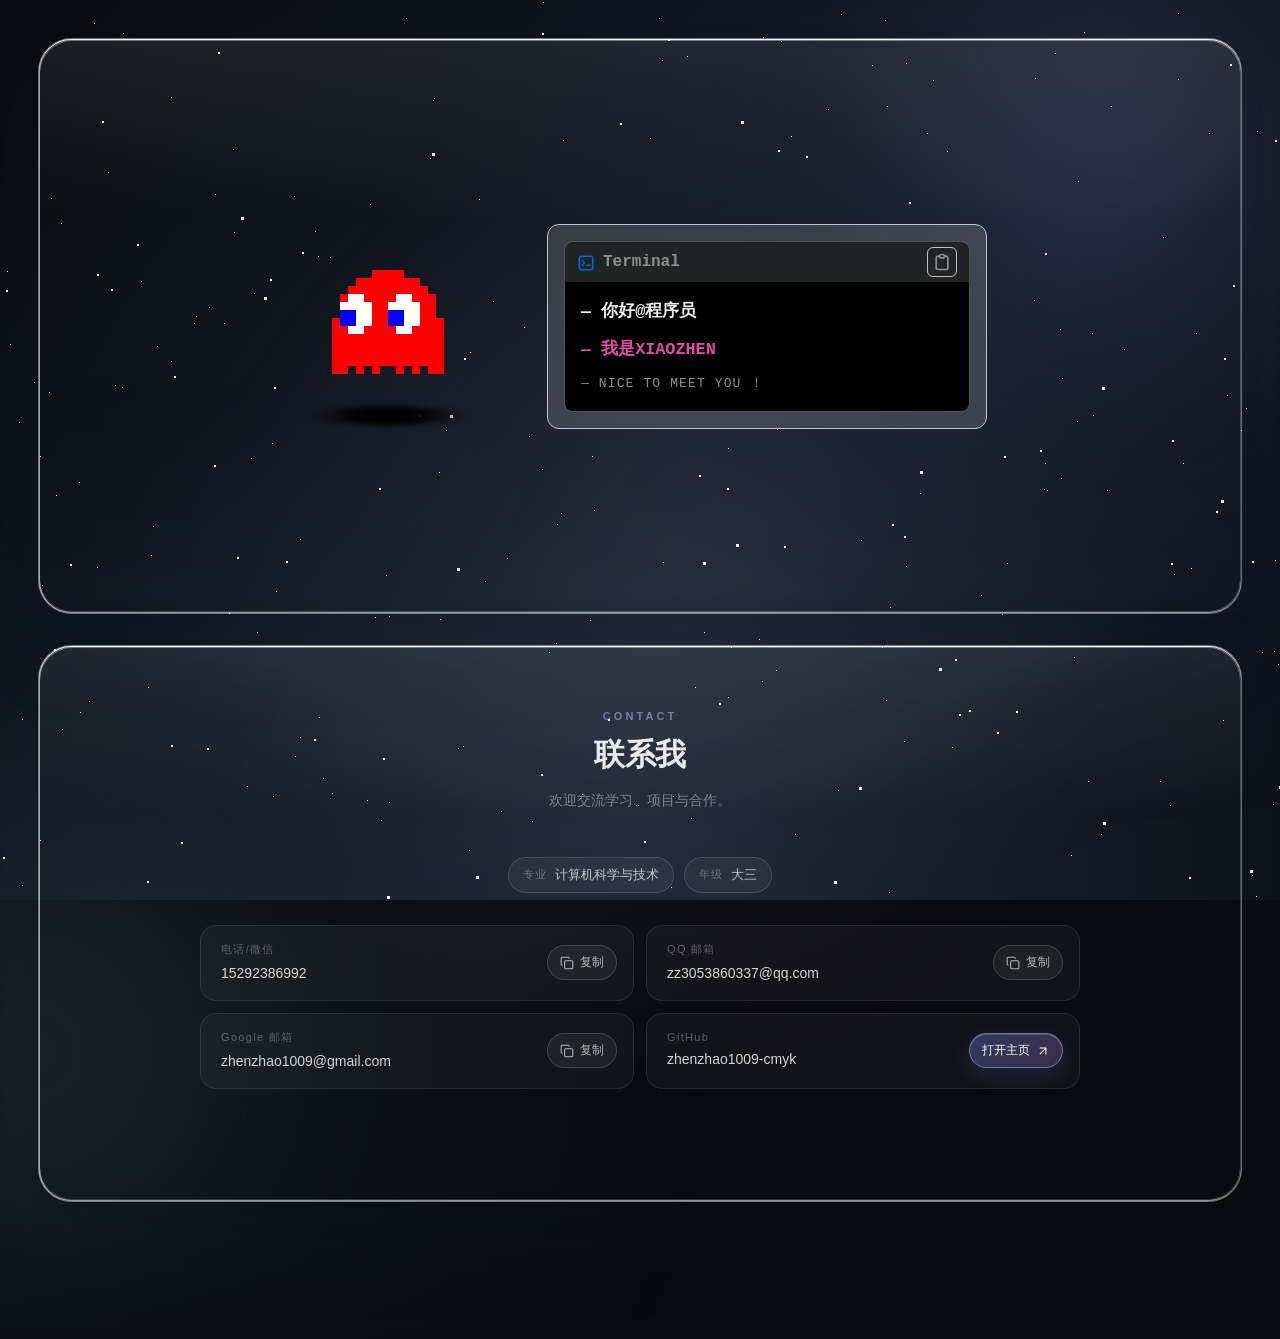
==== home.html @ 0512fbf8 "release: v1.0 personal homepage" ====
<!doctype html>
<html lang="zh-CN">
<head>
  <meta charset="UTF-8" />
  <meta name="viewport" content="width=device-width, initial-scale=1.0" />
  <meta name="color-scheme" content="dark" />
  <meta name="theme-color" content="#090a0f" />
  <title>个人主页</title>
  <link rel="stylesheet" href="css/starfield.css" />
  <link rel="stylesheet" href="css/home.css" />
  <link rel="stylesheet" href="css/loader.css" />
  <link rel="stylesheet" href="css/terminal.css" />
  <script defer src="js/home.js"></script>
</head>
<body>
  <div class="container starfield" aria-hidden="true">
    <div id="stars"></div>
    <div id="stars2"></div>
    <div id="stars3"></div>
  </div>
  <main class="profile-page" aria-label="个人主页">
    <section class="glass-card glass-card--hero" aria-label="首页展示">
      <div class="showcase">
        <div class="loader-showcase" aria-hidden="true">
          <div id="ghost">
            <div id="red">
              <div id="pupil"></div>
              <div id="pupil1"></div>
              <div id="eye"></div>
              <div id="eye1"></div>
              <div id="top0"></div>
              <div id="top1"></div>
              <div id="top2"></div>
              <div id="top3"></div>
              <div id="top4"></div>
              <div id="st0"></div>
              <div id="st1"></div>
              <div id="st2"></div>
              <div id="st3"></div>
              <div id="st4"></div>
              <div id="st5"></div>
              <div id="an1"></div>
              <div id="an2"></div>
              <div id="an3"></div>
              <div id="an4"></div>
              <div id="an5"></div>
              <div id="an6"></div>
              <div id="an7"></div>
              <div id="an8"></div>
              <div id="an9"></div>
              <div id="an10"></div>
              <div id="an11"></div>
              <div id="an12"></div>
              <div id="an13"></div>
              <div id="an14"></div>
              <div id="an15"></div>
              <div id="an16"></div>
              <div id="an17"></div>
              <div id="an18"></div>
            </div>
            <div id="shadow"></div>
          </div>
        </div>
        <div class="terminal-showcase">
          <div class="card">
            <div class="wrap">
              <div class="terminal">
                <hgroup class="head">
                  <p class="title">
                    <svg width="16px" height="16px" aria-hidden="true" xmlns="http://www.w3.org/2000/svg" viewBox="0 0 24 24" stroke-linejoin="round" stroke-linecap="round" stroke-width="2" stroke="currentColor" fill="none">
                      <path d="M7 15L10 12L7 9M13 15H17M7.8 21H16.2C17.8802 21 18.7202 21 19.362 20.673C19.9265 20.3854 20.3854 19.9265 20.673 19.362C21 18.7202 21 17.8802 21 16.2V7.8C21 6.11984 21 5.27976 20.673 4.63803C20.3854 4.07354 19.9265 3.6146 19.362 3.32698C18.7202 3 17.8802 3 16.2 3H7.8C6.11984 3 5.27976 3 4.63803 3.32698C4.07354 3.6146 3.6146 4.07354 3.32698 4.63803C3 5.27976 3 6.11984 3 7.8V16.2C3 17.8802 3 18.7202 3.32698 19.362C3.6146 19.9265 4.07354 20.3854 4.63803 20.673C5.27976 21 6.11984 21 7.8 21Z"></path>
                    </svg>
                    Terminal
                  </p>

                  <button class="copy_toggle" type="button" aria-label="复制命令">
                    <svg width="16px" height="16px" aria-hidden="true" xmlns="http://www.w3.org/2000/svg" viewBox="0 0 24 24" stroke-linejoin="round" stroke-linecap="round" stroke-width="2" stroke="currentColor" fill="none">
                      <path d="M9 5h-2a2 2 0 0 0 -2 2v12a2 2 0 0 0 2 2h10a2 2 0 0 0 2 -2v-12a2 2 0 0 0 -2 -2h-2"></path>
                      <path d="M9 3m0 2a2 2 0 0 1 2 -2h2a2 2 0 0 1 2 2v0a2 2 0 0 1 -2 2h-2a2 2 0 0 1 -2 -2z"></path>
                    </svg>
                  </button>
                </hgroup>

                <div class="body">
                  <pre class="pre"><code>— 你好@程序员</code>
<code>— 我是XIAOZHEN</code>
<code>— NICE TO MEET YOU ！</code></pre>
                </div>
              </div>
            </div>
          </div>
        </div>
      </div>
    </section>

    <section class="glass-card glass-card--contact" aria-label="联系信息">
      <div class="card-content" aria-label="内容区">
        <div class="content-heading">
          <span class="content-eyebrow">CONTACT</span>
          <h2 class="content-title">联系我</h2>
          <p class="content-subtitle">欢迎交流学习、项目与合作。</p>
        </div>

        <div class="profile-meta">
          <span class="meta-chip">
            <span class="meta-label">专业</span>
            计算机科学与技术
          </span>
          <span class="meta-chip">
            <span class="meta-label">年级</span>
            大三
          </span>
        </div>

        <div class="contact-grid">
          <article class="contact-item">
            <div class="contact-info">
              <span class="contact-label">电话/微信</span>
              <a class="contact-value" href="tel:15292386992">15292386992</a>
            </div>
            <button class="action-btn" type="button" data-copy="15292386992" aria-label="复制电话号码">
              <svg width="14" height="14" aria-hidden="true" viewBox="0 0 24 24" fill="none" stroke="currentColor" stroke-width="1.8" stroke-linecap="round" stroke-linejoin="round">
                <rect width="14" height="14" x="8" y="8" rx="2" ry="2"></rect>
                <path d="M4 16c-1.1 0-2-.9-2-2V4c0-1.1.9-2 2-2h10c1.1 0 2 .9 2 2"></path>
              </svg>
              <span class="action-label">复制</span>
            </button>
          </article>

          <article class="contact-item">
            <div class="contact-info">
              <span class="contact-label">QQ 邮箱</span>
              <a class="contact-value" href="mailto:zz3053860337@qq.com">zz3053860337@qq.com</a>
            </div>
            <button class="action-btn" type="button" data-copy="zz3053860337@qq.com" aria-label="复制 QQ 邮箱">
              <svg width="14" height="14" aria-hidden="true" viewBox="0 0 24 24" fill="none" stroke="currentColor" stroke-width="1.8" stroke-linecap="round" stroke-linejoin="round">
                <rect width="14" height="14" x="8" y="8" rx="2" ry="2"></rect>
                <path d="M4 16c-1.1 0-2-.9-2-2V4c0-1.1.9-2 2-2h10c1.1 0 2 .9 2 2"></path>
              </svg>
              <span class="action-label">复制</span>
            </button>
          </article>

          <article class="contact-item">
            <div class="contact-info">
              <span class="contact-label">Google 邮箱</span>
              <a class="contact-value" href="mailto:zhenzhao1009@gmail.com">zhenzhao1009@gmail.com</a>
            </div>
            <button class="action-btn" type="button" data-copy="zhenzhao1009@gmail.com" aria-label="复制 Google 邮箱">
              <svg width="14" height="14" aria-hidden="true" viewBox="0 0 24 24" fill="none" stroke="currentColor" stroke-width="1.8" stroke-linecap="round" stroke-linejoin="round">
                <rect width="14" height="14" x="8" y="8" rx="2" ry="2"></rect>
                <path d="M4 16c-1.1 0-2-.9-2-2V4c0-1.1.9-2 2-2h10c1.1 0 2 .9 2 2"></path>
              </svg>
              <span class="action-label">复制</span>
            </button>
          </article>

          <article class="contact-item">
            <div class="contact-info">
              <span class="contact-label">GitHub</span>
              <a class="contact-value" href="https://github.com/zhenzhao1009-cmyk" target="_blank" rel="noopener noreferrer">zhenzhao1009-cmyk</a>
            </div>
            <a class="action-btn action-btn--primary" href="https://github.com/zhenzhao1009-cmyk" target="_blank" rel="noopener noreferrer">
              打开主页
              <svg width="14" height="14" aria-hidden="true" viewBox="0 0 24 24" fill="none" stroke="currentColor" stroke-width="1.8" stroke-linecap="round" stroke-linejoin="round">
                <path d="M7 17 17 7"></path>
                <path d="M7 7h10v10"></path>
              </svg>
            </a>
          </article>
        </div>
      </div>
    </section>
  </main>
</body>

</html>
---- css/starfield.css ----
/* Three star layers from the supplied CSS, isolated from page content. */
body {
  position: relative;
  isolation: isolate;
  min-height: 100vh;
  background-color: #090a0f;
  color: #fff;
}

.container.starfield {
  position: fixed;
  inset: 0;
  z-index: -1;
  width: 100%;
  height: 100%;
  overflow: hidden;
  pointer-events: none;
  background: radial-gradient(ellipse at bottom, #1b2735 0%, #090a0f 100%);
  /* Preserve the original 2000px tile; expand only on larger viewports. */
  --star-unit-x: max(1px, 0.05vw);
  --star-unit-y: max(1px, 0.05vh);
  --star-repeat: max(2000px, 100vh);
}

.starfield > div {
  position: absolute;
  top: 0;
  left: 0;
  width: var(--star-size);
  height: var(--star-size);
  background: transparent;
  box-shadow: var(--star-shadows);
  animation: animStar var(--star-duration) linear infinite;
}

.starfield > div::after {
  content: "";
  position: absolute;
  top: var(--star-repeat);
  left: 0;
  width: inherit;
  height: inherit;
  background: transparent;
  box-shadow: inherit;
}

.starfield #stars {
  --star-size: 1px;
  --star-duration: 50s;
  --star-shadows:
    calc(var(--star-unit-x) * 501) calc(var(--star-unit-y) * 811) #fff,
    calc(var(--star-unit-x) * 1450) calc(var(--star-unit-y) * 1324) #fff,
    calc(var(--star-unit-x) * 1093) calc(var(--star-unit-y) * 1780) #fff,
    calc(var(--star-unit-x) * 1469) calc(var(--star-unit-y) * 678) #fff,
    calc(var(--star-unit-x) * 904) calc(var(--star-unit-y) * 741) #fff,
    calc(var(--star-unit-x) * 1160) calc(var(--star-unit-y) * 781) #fff,
    calc(var(--star-unit-x) * 1841) calc(var(--star-unit-y) * 1962) #fff,
    calc(var(--star-unit-x) * 1630) calc(var(--star-unit-y) * 1667) #fff,
    calc(var(--star-unit-x) * 1788) calc(var(--star-unit-y) * 676) #fff,
    calc(var(--star-unit-x) * 367) calc(var(--star-unit-y) * 1734) #fff,
    calc(var(--star-unit-x) * 1343) calc(var(--star-unit-y) * 156) #fff,
    calc(var(--star-unit-x) * 1283) calc(var(--star-unit-y) * 1142) #fff,
    calc(var(--star-unit-x) * 1062) calc(var(--star-unit-y) * 378) #fff,
    calc(var(--star-unit-x) * 1395) calc(var(--star-unit-y) * 467) #fff,
    calc(var(--star-unit-x) * 1017) calc(var(--star-unit-y) * 1891) #fff,
    calc(var(--star-unit-x) * 137) calc(var(--star-unit-y) * 1114) #fff,
    calc(var(--star-unit-x) * 1767) calc(var(--star-unit-y) * 1403) #fff,
    calc(var(--star-unit-x) * 1543) calc(var(--star-unit-y) * 11) #fff,
    calc(var(--star-unit-x) * 1078) calc(var(--star-unit-y) * 181) #fff,
    calc(var(--star-unit-x) * 1189) calc(var(--star-unit-y) * 1574) #fff,
    calc(var(--star-unit-x) * 1697) calc(var(--star-unit-y) * 1551) #fff,
    calc(var(--star-unit-x) * 439) calc(var(--star-unit-y) * 472) #fff,
    calc(var(--star-unit-x) * 1491) calc(var(--star-unit-y) * 677) #fff,
    calc(var(--star-unit-x) * 1364) calc(var(--star-unit-y) * 599) #fff,
    calc(var(--star-unit-x) * 34) calc(var(--star-unit-y) * 382) #fff,
    calc(var(--star-unit-x) * 1221) calc(var(--star-unit-y) * 1584) #fff,
    calc(var(--star-unit-x) * 1266) calc(var(--star-unit-y) * 1499) #fff,
    calc(var(--star-unit-x) * 169) calc(var(--star-unit-y) * 1907) #fff,
    calc(var(--star-unit-x) * 1219) calc(var(--star-unit-y) * 1125) #fff,
    calc(var(--star-unit-x) * 659) calc(var(--star-unit-y) * 18) #fff,
    calc(var(--star-unit-x) * 1731) calc(var(--star-unit-y) * 1959) #fff,
    calc(var(--star-unit-x) * 332) calc(var(--star-unit-y) * 1216) #fff,
    calc(var(--star-unit-x) * 1913) calc(var(--star-unit-y) * 788) #fff,
    calc(var(--star-unit-x) * 80) calc(var(--star-unit-y) * 712) #fff,
    calc(var(--star-unit-x) * 326) calc(var(--star-unit-y) * 1605) #fff,
    calc(var(--star-unit-x) * 574) calc(var(--star-unit-y) * 1502) #fff,
    calc(var(--star-unit-x) * 473) calc(var(--star-unit-y) * 1653) #fff,
    calc(var(--star-unit-x) * 404) calc(var(--star-unit-y) * 975) #fff,
    calc(var(--star-unit-x) * 322) calc(var(--star-unit-y) * 1797) #fff,
    calc(var(--star-unit-x) * 425) calc(var(--star-unit-y) * 1321) #fff,
    calc(var(--star-unit-x) * 1121) calc(var(--star-unit-y) * 1797) #fff,
    calc(var(--star-unit-x) * 731) calc(var(--star-unit-y) * 647) #fff,
    calc(var(--star-unit-x) * 891) calc(var(--star-unit-y) * 1584) #fff,
    calc(var(--star-unit-x) * 1523) calc(var(--star-unit-y) * 109) #fff,
    calc(var(--star-unit-x) * 1379) calc(var(--star-unit-y) * 244) #fff,
    calc(var(--star-unit-x) * 865) calc(var(--star-unit-y) * 1064) #fff,
    calc(var(--star-unit-x) * 493) calc(var(--star-unit-y) * 956) #fff,
    calc(var(--star-unit-x) * 624) calc(var(--star-unit-y) * 1380) #fff,
    calc(var(--star-unit-x) * 440) calc(var(--star-unit-y) * 619) #fff,
    calc(var(--star-unit-x) * 1630) calc(var(--star-unit-y) * 767) #fff,
    calc(var(--star-unit-x) * 955) calc(var(--star-unit-y) * 1196) #fff,
    calc(var(--star-unit-x) * 62) calc(var(--star-unit-y) * 729) #fff,
    calc(var(--star-unit-x) * 126) calc(var(--star-unit-y) * 946) #fff,
    calc(var(--star-unit-x) * 1256) calc(var(--star-unit-y) * 896) #fff,
    calc(var(--star-unit-x) * 1444) calc(var(--star-unit-y) * 256) #fff,
    calc(var(--star-unit-x) * 661) calc(var(--star-unit-y) * 1628) #fff,
    calc(var(--star-unit-x) * 1078) calc(var(--star-unit-y) * 1716) #fff,
    calc(var(--star-unit-x) * 300) calc(var(--star-unit-y) * 737) #fff,
    calc(var(--star-unit-x) * 1734) calc(var(--star-unit-y) * 413) #fff,
    calc(var(--star-unit-x) * 1296) calc(var(--star-unit-y) * 129) #fff,
    calc(var(--star-unit-x) * 1771) calc(var(--star-unit-y) * 1678) #fff,
    calc(var(--star-unit-x) * 977) calc(var(--star-unit-y) * 1764) #fff,
    calc(var(--star-unit-x) * 1879) calc(var(--star-unit-y) * 549) #fff,
    calc(var(--star-unit-x) * 665) calc(var(--star-unit-y) * 1531) #fff,
    calc(var(--star-unit-x) * 89) calc(var(--star-unit-y) * 701) #fff,
    calc(var(--star-unit-x) * 1084) calc(var(--star-unit-y) * 1183) #fff,
    calc(var(--star-unit-x) * 1597) calc(var(--star-unit-y) * 1576) #fff,
    calc(var(--star-unit-x) * 1354) calc(var(--star-unit-y) * 1774) #fff,
    calc(var(--star-unit-x) * 554) calc(var(--star-unit-y) * 1471) #fff,
    calc(var(--star-unit-x) * 1469) calc(var(--star-unit-y) * 287) #fff,
    calc(var(--star-unit-x) * 887) calc(var(--star-unit-y) * 106) #fff,
    calc(var(--star-unit-x) * 1962) calc(var(--star-unit-y) * 766) #fff,
    calc(var(--star-unit-x) * 638) calc(var(--star-unit-y) * 805) #fff,
    calc(var(--star-unit-x) * 1651) calc(var(--star-unit-y) * 741) #fff,
    calc(var(--star-unit-x) * 1517) calc(var(--star-unit-y) * 1826) #fff,
    calc(var(--star-unit-x) * 24) calc(var(--star-unit-y) * 1152) #fff,
    calc(var(--star-unit-x) * 507) calc(var(--star-unit-y) * 558) #fff,
    calc(var(--star-unit-x) * 1262) calc(var(--star-unit-y) * 652) #fff,
    calc(var(--star-unit-x) * 246) calc(var(--star-unit-y) * 1048) #fff,
    calc(var(--star-unit-x) * 1077) calc(var(--star-unit-y) * 421) #fff,
    calc(var(--star-unit-x) * 1866) calc(var(--star-unit-y) * 1847) #fff,
    calc(var(--star-unit-x) * 1986) calc(var(--star-unit-y) * 1561) #fff,
    calc(var(--star-unit-x) * 704) calc(var(--star-unit-y) * 632) #fff,
    calc(var(--star-unit-x) * 1991) calc(var(--star-unit-y) * 1875) #fff,
    calc(var(--star-unit-x) * 1227) calc(var(--star-unit-y) * 395) #fff,
    calc(var(--star-unit-x) * 45) calc(var(--star-unit-y) * 1116) #fff,
    calc(var(--star-unit-x) * 247) calc(var(--star-unit-y) * 786) #fff,
    calc(var(--star-unit-x) * 890) calc(var(--star-unit-y) * 607) #fff,
    calc(var(--star-unit-x) * 787) calc(var(--star-unit-y) * 1235) #fff,
    calc(var(--star-unit-x) * 557) calc(var(--star-unit-y) * 524) #fff,
    calc(var(--star-unit-x) * 1582) calc(var(--star-unit-y) * 1285) #fff,
    calc(var(--star-unit-x) * 1725) calc(var(--star-unit-y) * 1366) #fff,
    calc(var(--star-unit-x) * 952) calc(var(--star-unit-y) * 747) #fff,
    calc(var(--star-unit-x) * 251) calc(var(--star-unit-y) * 458) #fff,
    calc(var(--star-unit-x) * 1500) calc(var(--star-unit-y) * 1250) #fff,
    calc(var(--star-unit-x) * 1999) calc(var(--star-unit-y) * 1734) #fff,
    calc(var(--star-unit-x) * 1336) calc(var(--star-unit-y) * 1955) #fff,
    calc(var(--star-unit-x) * 1705) calc(var(--star-unit-y) * 1464) #fff,
    calc(var(--star-unit-x) * 728) calc(var(--star-unit-y) * 697) #fff,
    calc(var(--star-unit-x) * 594) calc(var(--star-unit-y) * 510) #fff,
    calc(var(--star-unit-x) * 1345) calc(var(--star-unit-y) * 1990) #fff,
    calc(var(--star-unit-x) * 1919) calc(var(--star-unit-y) * 1803) #fff,
    calc(var(--star-unit-x) * 1117) calc(var(--star-unit-y) * 966) #fff,
    calc(var(--star-unit-x) * 1629) calc(var(--star-unit-y) * 97) #fff,
    calc(var(--star-unit-x) * 1046) calc(var(--star-unit-y) * 1196) #fff,
    calc(var(--star-unit-x) * 810) calc(var(--star-unit-y) * 1092) #fff,
    calc(var(--star-unit-x) * 722) calc(var(--star-unit-y) * 976) #fff,
    calc(var(--star-unit-x) * 406) calc(var(--star-unit-y) * 18) #fff,
    calc(var(--star-unit-x) * 1665) calc(var(--star-unit-y) * 1860) #fff,
    calc(var(--star-unit-x) * 1758) calc(var(--star-unit-y) * 1628) #fff,
    calc(var(--star-unit-x) * 1183) calc(var(--star-unit-y) * 463) #fff,
    calc(var(--star-unit-x) * 564) calc(var(--star-unit-y) * 239) #fff,
    calc(var(--star-unit-x) * 13) calc(var(--star-unit-y) * 1767) #fff,
    calc(var(--star-unit-x) * 1482) calc(var(--star-unit-y) * 1472) #fff,
    calc(var(--star-unit-x) * 1700) calc(var(--star-unit-y) * 347) #fff,
    calc(var(--star-unit-x) * 1362) calc(var(--star-unit-y) * 244) #fff,
    calc(var(--star-unit-x) * 1141) calc(var(--star-unit-y) * 1708) #fff,
    calc(var(--star-unit-x) * 22) calc(var(--star-unit-y) * 885) #fff,
    calc(var(--star-unit-x) * 374) calc(var(--star-unit-y) * 1309) #fff,
    calc(var(--star-unit-x) * 1034) calc(var(--star-unit-y) * 1037) #fff,
    calc(var(--star-unit-x) * 1725) calc(var(--star-unit-y) * 1086) #fff,
    calc(var(--star-unit-x) * 1343) calc(var(--star-unit-y) * 1921) #fff,
    calc(var(--star-unit-x) * 596) calc(var(--star-unit-y) * 903) #fff,
    calc(var(--star-unit-x) * 1061) calc(var(--star-unit-y) * 478) #fff,
    calc(var(--star-unit-x) * 18) calc(var(--star-unit-y) * 1409) #fff,
    calc(var(--star-unit-x) * 729) calc(var(--star-unit-y) * 1364) #fff,
    calc(var(--star-unit-x) * 264) calc(var(--star-unit-y) * 911) #fff,
    calc(var(--star-unit-x) * 677) calc(var(--star-unit-y) * 1442) #fff,
    calc(var(--star-unit-x) * 123) calc(var(--star-unit-y) * 33) #fff,
    calc(var(--star-unit-x) * 1303) calc(var(--star-unit-y) * 646) #fff,
    calc(var(--star-unit-x) * 1945) calc(var(--star-unit-y) * 792) #fff,
    calc(var(--star-unit-x) * 1305) calc(var(--star-unit-y) * 938) #fff,
    calc(var(--star-unit-x) * 918) calc(var(--star-unit-y) * 1536) #fff,
    calc(var(--star-unit-x) * 620) calc(var(--star-unit-y) * 948) #fff,
    calc(var(--star-unit-x) * 183) calc(var(--star-unit-y) * 646) #fff,
    calc(var(--star-unit-x) * 695) calc(var(--star-unit-y) * 687) #fff,
    calc(var(--star-unit-x) * 881) calc(var(--star-unit-y) * 272) #fff,
    calc(var(--star-unit-x) * 1521) calc(var(--star-unit-y) * 1212) #fff,
    calc(var(--star-unit-x) * 1423) calc(var(--star-unit-y) * 1022) #fff,
    calc(var(--star-unit-x) * 1545) calc(var(--star-unit-y) * 1271) #fff,
    calc(var(--star-unit-x) * 1393) calc(var(--star-unit-y) * 348) #fff,
    calc(var(--star-unit-x) * 685) calc(var(--star-unit-y) * 1910) #fff,
    calc(var(--star-unit-x) * 1446) calc(var(--star-unit-y) * 856) #fff,
    calc(var(--star-unit-x) * 73) calc(var(--star-unit-y) * 1201) #fff,
    calc(var(--star-unit-x) * 736) calc(var(--star-unit-y) * 999) #fff,
    calc(var(--star-unit-x) * 673) calc(var(--star-unit-y) * 796) #fff,
    calc(var(--star-unit-x) * 469) calc(var(--star-unit-y) * 850) #fff,
    calc(var(--star-unit-x) * 1912) calc(var(--star-unit-y) * 142) #fff,
    calc(var(--star-unit-x) * 1278) calc(var(--star-unit-y) * 664) #fff,
    calc(var(--star-unit-x) * 184) calc(var(--star-unit-y) * 1990) #fff,
    calc(var(--star-unit-x) * 1173) calc(var(--star-unit-y) * 1312) #fff,
    calc(var(--star-unit-x) * 782) calc(var(--star-unit-y) * 1879) #fff,
    calc(var(--star-unit-x) * 323) calc(var(--star-unit-y) * 1035) #fff,
    calc(var(--star-unit-x) * 611) calc(var(--star-unit-y) * 908) #fff,
    calc(var(--star-unit-x) * 565) calc(var(--star-unit-y) * 1449) #fff,
    calc(var(--star-unit-x) * 748) calc(var(--star-unit-y) * 1713) #fff,
    calc(var(--star-unit-x) * 1047) calc(var(--star-unit-y) * 490) #fff,
    calc(var(--star-unit-x) * 1040) calc(var(--star-unit-y) * 1872) #fff,
    calc(var(--star-unit-x) * 1818) calc(var(--star-unit-y) * 1659) #fff,
    calc(var(--star-unit-x) * 1806) calc(var(--star-unit-y) * 1327) #fff,
    calc(var(--star-unit-x) * 386) calc(var(--star-unit-y) * 575) #fff,
    calc(var(--star-unit-x) * 1550) calc(var(--star-unit-y) * 463) #fff,
    calc(var(--star-unit-x) * 148) calc(var(--star-unit-y) * 687) #fff,
    calc(var(--star-unit-x) * 651) calc(var(--star-unit-y) * 1683) #fff,
    calc(var(--star-unit-x) * 1588) calc(var(--star-unit-y) * 1194) #fff,
    calc(var(--star-unit-x) * 1831) calc(var(--star-unit-y) * 2) #fff,
    calc(var(--star-unit-x) * 581) calc(var(--star-unit-y) * 876) #fff,
    calc(var(--star-unit-x) * 1396) calc(var(--star-unit-y) * 1743) #fff,
    calc(var(--star-unit-x) * 1212) calc(var(--star-unit-y) * 1810) #fff,
    calc(var(--star-unit-x) * 421) calc(var(--star-unit-y) * 1920) #fff,
    calc(var(--star-unit-x) * 658) calc(var(--star-unit-y) * 1461) #fff,
    calc(var(--star-unit-x) * 1859) calc(var(--star-unit-y) * 1809) #fff,
    calc(var(--star-unit-x) * 1456) calc(var(--star-unit-y) * 388) #fff,
    calc(var(--star-unit-x) * 186) calc(var(--star-unit-y) * 1627) #fff,
    calc(var(--star-unit-x) * 1528) calc(var(--star-unit-y) * 1145) #fff,
    calc(var(--star-unit-x) * 171) calc(var(--star-unit-y) * 97) #fff,
    calc(var(--star-unit-x) * 674) calc(var(--star-unit-y) * 1072) #fff,
    calc(var(--star-unit-x) * 676) calc(var(--star-unit-y) * 1052) #fff,
    calc(var(--star-unit-x) * 1165) calc(var(--star-unit-y) * 1131) #fff,
    calc(var(--star-unit-x) * 1088) calc(var(--star-unit-y) * 781) #fff,
    calc(var(--star-unit-x) * 1231) calc(var(--star-unit-y) * 948) #fff,
    calc(var(--star-unit-x) * 330) calc(var(--star-unit-y) * 257) #fff,
    calc(var(--star-unit-x) * 426) calc(var(--star-unit-y) * 1046) #fff,
    calc(var(--star-unit-x) * 549) calc(var(--star-unit-y) * 652) #fff,
    calc(var(--star-unit-x) * 1338) calc(var(--star-unit-y) * 74) #fff,
    calc(var(--star-unit-x) * 1749) calc(var(--star-unit-y) * 364) #fff,
    calc(var(--star-unit-x) * 931) calc(var(--star-unit-y) * 369) #fff,
    calc(var(--star-unit-x) * 383) calc(var(--star-unit-y) * 1428) #fff,
    calc(var(--star-unit-x) * 1558) calc(var(--star-unit-y) * 389) #fff,
    calc(var(--star-unit-x) * 927) calc(var(--star-unit-y) * 133) #fff,
    calc(var(--star-unit-x) * 234) calc(var(--star-unit-y) * 1888) #fff,
    calc(var(--star-unit-x) * 1785) calc(var(--star-unit-y) * 1617) #fff,
    calc(var(--star-unit-x) * 556) calc(var(--star-unit-y) * 643) #fff,
    calc(var(--star-unit-x) * 401) calc(var(--star-unit-y) * 275) #fff,
    calc(var(--star-unit-x) * 406) calc(var(--star-unit-y) * 1644) #fff,
    calc(var(--star-unit-x) * 1253) calc(var(--star-unit-y) * 1852) #fff,
    calc(var(--star-unit-x) * 1599) calc(var(--star-unit-y) * 883) #fff,
    calc(var(--star-unit-x) * 744) calc(var(--star-unit-y) * 1721) #fff,
    calc(var(--star-unit-x) * 524) calc(var(--star-unit-y) * 1297) #fff,
    calc(var(--star-unit-x) * 1226) calc(var(--star-unit-y) * 1177) #fff,
    calc(var(--star-unit-x) * 1679) calc(var(--star-unit-y) * 55) #fff,
    calc(var(--star-unit-x) * 874) calc(var(--star-unit-y) * 1811) #fff,
    calc(var(--star-unit-x) * 838) calc(var(--star-unit-y) * 790) #fff,
    calc(var(--star-unit-x) * 1241) calc(var(--star-unit-y) * 430) #fff,
    calc(var(--star-unit-x) * 1676) calc(var(--star-unit-y) * 652) #fff,
    calc(var(--star-unit-x) * 1191) calc(var(--star-unit-y) * 568) #fff,
    calc(var(--star-unit-x) * 53) calc(var(--star-unit-y) * 1990) #fff,
    calc(var(--star-unit-x) * 1163) calc(var(--star-unit-y) * 237) #fff,
    calc(var(--star-unit-x) * 61) calc(var(--star-unit-y) * 223) #fff,
    calc(var(--star-unit-x) * 592) calc(var(--star-unit-y) * 456) #fff,
    calc(var(--star-unit-x) * 1844) calc(var(--star-unit-y) * 271) #fff,
    calc(var(--star-unit-x) * 1324) calc(var(--star-unit-y) * 1488) #fff,
    calc(var(--star-unit-x) * 1373) calc(var(--star-unit-y) * 717) #fff,
    calc(var(--star-unit-x) * 1822) calc(var(--star-unit-y) * 709) #fff,
    calc(var(--star-unit-x) * 1464) calc(var(--star-unit-y) * 941) #fff,
    calc(var(--star-unit-x) * 1445) calc(var(--star-unit-y) * 1118) #fff,
    calc(var(--star-unit-x) * 991) calc(var(--star-unit-y) * 1414) #fff,
    calc(var(--star-unit-x) * 1964) calc(var(--star-unit-y) * 1076) #fff,
    calc(var(--star-unit-x) * 108) calc(var(--star-unit-y) * 172) #fff,
    calc(var(--star-unit-x) * 641) calc(var(--star-unit-y) * 1722) #fff,
    calc(var(--star-unit-x) * 1539) calc(var(--star-unit-y) * 427) #fff,
    calc(var(--star-unit-x) * 1697) calc(var(--star-unit-y) * 45) #fff,
    calc(var(--star-unit-x) * 1301) calc(var(--star-unit-y) * 1353) #fff,
    calc(var(--star-unit-x) * 1060) calc(var(--star-unit-y) * 329) #fff,
    calc(var(--star-unit-x) * 967) calc(var(--star-unit-y) * 1396) #fff,
    calc(var(--star-unit-x) * 493) calc(var(--star-unit-y) * 301) #fff,
    calc(var(--star-unit-x) * 1228) calc(var(--star-unit-y) * 1406) #fff,
    calc(var(--star-unit-x) * 1211) calc(var(--star-unit-y) * 1653) #fff,
    calc(var(--star-unit-x) * 444) calc(var(--star-unit-y) * 1822) #fff,
    calc(var(--star-unit-x) * 1746) calc(var(--star-unit-y) * 353) #fff,
    calc(var(--star-unit-x) * 1449) calc(var(--star-unit-y) * 381) #fff,
    calc(var(--star-unit-x) * 671) calc(var(--star-unit-y) * 887) #fff,
    calc(var(--star-unit-x) * 650) calc(var(--star-unit-y) * 138) #fff,
    calc(var(--star-unit-x) * 30) calc(var(--star-unit-y) * 1839) #fff,
    calc(var(--star-unit-x) * 1094) calc(var(--star-unit-y) * 1405) #fff,
    calc(var(--star-unit-x) * 273) calc(var(--star-unit-y) * 796) #fff,
    calc(var(--star-unit-x) * 1618) calc(var(--star-unit-y) * 1964) #fff,
    calc(var(--star-unit-x) * 1045) calc(var(--star-unit-y) * 1849) #fff,
    calc(var(--star-unit-x) * 1472) calc(var(--star-unit-y) * 1155) #fff,
    calc(var(--star-unit-x) * 1529) calc(var(--star-unit-y) * 1312) #fff,
    calc(var(--star-unit-x) * 728) calc(var(--star-unit-y) * 448) #fff,
    calc(var(--star-unit-x) * 44) calc(var(--star-unit-y) * 1908) #fff,
    calc(var(--star-unit-x) * 691) calc(var(--star-unit-y) * 818) #fff,
    calc(var(--star-unit-x) * 254) calc(var(--star-unit-y) * 293) #fff,
    calc(var(--star-unit-x) * 1981) calc(var(--star-unit-y) * 1133) #fff,
    calc(var(--star-unit-x) * 1307) calc(var(--star-unit-y) * 375) #fff,
    calc(var(--star-unit-x) * 196) calc(var(--star-unit-y) * 316) #fff,
    calc(var(--star-unit-x) * 1241) calc(var(--star-unit-y) * 1975) #fff,
    calc(var(--star-unit-x) * 1138) calc(var(--star-unit-y) * 1706) #fff,
    calc(var(--star-unit-x) * 1769) calc(var(--star-unit-y) * 463) #fff,
    calc(var(--star-unit-x) * 1768) calc(var(--star-unit-y) * 1428) #fff,
    calc(var(--star-unit-x) * 1730) calc(var(--star-unit-y) * 590) #fff,
    calc(var(--star-unit-x) * 1780) calc(var(--star-unit-y) * 523) #fff,
    calc(var(--star-unit-x) * 1862) calc(var(--star-unit-y) * 1526) #fff,
    calc(var(--star-unit-x) * 1613) calc(var(--star-unit-y) * 909) #fff,
    calc(var(--star-unit-x) * 1266) calc(var(--star-unit-y) * 1781) #fff,
    calc(var(--star-unit-x) * 470) calc(var(--star-unit-y) * 352) #fff,
    calc(var(--star-unit-x) * 699) calc(var(--star-unit-y) * 1682) #fff,
    calc(var(--star-unit-x) * 1002) calc(var(--star-unit-y) * 614) #fff,
    calc(var(--star-unit-x) * 1209) calc(var(--star-unit-y) * 133) #fff,
    calc(var(--star-unit-x) * 1842) calc(var(--star-unit-y) * 518) #fff,
    calc(var(--star-unit-x) * 1422) calc(var(--star-unit-y) * 1836) #fff,
    calc(var(--star-unit-x) * 1720) calc(var(--star-unit-y) * 1901) #fff,
    calc(var(--star-unit-x) * 470) calc(var(--star-unit-y) * 1788) #fff,
    calc(var(--star-unit-x) * 1355) calc(var(--star-unit-y) * 1387) #fff,
    calc(var(--star-unit-x) * 146) calc(var(--star-unit-y) * 1162) #fff,
    calc(var(--star-unit-x) * 933) calc(var(--star-unit-y) * 80) #fff,
    calc(var(--star-unit-x) * 681) calc(var(--star-unit-y) * 1063) #fff,
    calc(var(--star-unit-x) * 313) calc(var(--star-unit-y) * 1341) #fff,
    calc(var(--star-unit-x) * 740) calc(var(--star-unit-y) * 1498) #fff,
    calc(var(--star-unit-x) * 168) calc(var(--star-unit-y) * 1014) #fff,
    calc(var(--star-unit-x) * 345) calc(var(--star-unit-y) * 1355) #fff,
    calc(var(--star-unit-x) * 1498) calc(var(--star-unit-y) * 1562) #fff,
    calc(var(--star-unit-x) * 1626) calc(var(--star-unit-y) * 1358) #fff,
    calc(var(--star-unit-x) * 890) calc(var(--star-unit-y) * 403) #fff,
    calc(var(--star-unit-x) * 663) calc(var(--star-unit-y) * 562) #fff,
    calc(var(--star-unit-x) * 1481) calc(var(--star-unit-y) * 168) #fff,
    calc(var(--star-unit-x) * 22) calc(var(--star-unit-y) * 719) #fff,
    calc(var(--star-unit-x) * 774) calc(var(--star-unit-y) * 1041) #fff,
    calc(var(--star-unit-x) * 1899) calc(var(--star-unit-y) * 829) #fff,
    calc(var(--star-unit-x) * 430) calc(var(--star-unit-y) * 158) #fff,
    calc(var(--star-unit-x) * 430) calc(var(--star-unit-y) * 361) #fff,
    calc(var(--star-unit-x) * 1592) calc(var(--star-unit-y) * 1334) #fff,
    calc(var(--star-unit-x) * 224) calc(var(--star-unit-y) * 323) #fff,
    calc(var(--star-unit-x) * 1639) calc(var(--star-unit-y) * 1131) #fff,
    calc(var(--star-unit-x) * 7) calc(var(--star-unit-y) * 271) #fff,
    calc(var(--star-unit-x) * 1646) calc(var(--star-unit-y) * 1514) #fff,
    calc(var(--star-unit-x) * 1605) calc(var(--star-unit-y) * 1444) #fff,
    calc(var(--star-unit-x) * 1820) calc(var(--star-unit-y) * 1665) #fff,
    calc(var(--star-unit-x) * 1549) calc(var(--star-unit-y) * 1641) #fff,
    calc(var(--star-unit-x) * 1609) calc(var(--star-unit-y) * 1377) #fff,
    calc(var(--star-unit-x) * 486) calc(var(--star-unit-y) * 1098) #fff,
    calc(var(--star-unit-x) * 229) calc(var(--star-unit-y) * 613) #fff,
    calc(var(--star-unit-x) * 542) calc(var(--star-unit-y) * 1694) #fff,
    calc(var(--star-unit-x) * 318) calc(var(--star-unit-y) * 256) #fff,
    calc(var(--star-unit-x) * 1861) calc(var(--star-unit-y) * 918) #fff,
    calc(var(--star-unit-x) * 889) calc(var(--star-unit-y) * 892) #fff,
    calc(var(--star-unit-x) * 442) calc(var(--star-unit-y) * 1524) #fff,
    calc(var(--star-unit-x) * 19) calc(var(--star-unit-y) * 422) #fff,
    calc(var(--star-unit-x) * 1935) calc(var(--star-unit-y) * 1908) #fff,
    calc(var(--star-unit-x) * 828) calc(var(--star-unit-y) * 109) #fff,
    calc(var(--star-unit-x) * 862) calc(var(--star-unit-y) * 1248) #fff,
    calc(var(--star-unit-x) * 1275) calc(var(--star-unit-y) * 560) #fff,
    calc(var(--star-unit-x) * 906) calc(var(--star-unit-y) * 63) #fff,
    calc(var(--star-unit-x) * 337) calc(var(--star-unit-y) * 1605) #fff,
    calc(var(--star-unit-x) * 1691) calc(var(--star-unit-y) * 918) #fff,
    calc(var(--star-unit-x) * 1414) calc(var(--star-unit-y) * 679) #fff,
    calc(var(--star-unit-x) * 1726) calc(var(--star-unit-y) * 749) #fff,
    calc(var(--star-unit-x) * 1540) calc(var(--star-unit-y) * 1149) #fff,
    calc(var(--star-unit-x) * 1337) calc(var(--star-unit-y) * 1466) #fff,
    calc(var(--star-unit-x) * 446) calc(var(--star-unit-y) * 430) #fff,
    calc(var(--star-unit-x) * 676) calc(var(--star-unit-y) * 1616) #fff,
    calc(var(--star-unit-x) * 840) calc(var(--star-unit-y) * 326) #fff,
    calc(var(--star-unit-x) * 976) calc(var(--star-unit-y) * 977) #fff,
    calc(var(--star-unit-x) * 1840) calc(var(--star-unit-y) * 642) #fff,
    calc(var(--star-unit-x) * 1273) calc(var(--star-unit-y) * 804) #fff,
    calc(var(--star-unit-x) * 1071) calc(var(--star-unit-y) * 928) #fff,
    calc(var(--star-unit-x) * 1292) calc(var(--star-unit-y) * 1675) #fff,
    calc(var(--star-unit-x) * 29) calc(var(--star-unit-y) * 1148) #fff,
    calc(var(--star-unit-x) * 1585) calc(var(--star-unit-y) * 135) #fff,
    calc(var(--star-unit-x) * 1007) calc(var(--star-unit-y) * 563) #fff,
    calc(var(--star-unit-x) * 1035) calc(var(--star-unit-y) * 78) #fff,
    calc(var(--star-unit-x) * 1174) calc(var(--star-unit-y) * 574) #fff,
    calc(var(--star-unit-x) * 120) calc(var(--star-unit-y) * 1304) #fff,
    calc(var(--star-unit-x) * 845) calc(var(--star-unit-y) * 1292) #fff,
    calc(var(--star-unit-x) * 861) calc(var(--star-unit-y) * 540) #fff,
    calc(var(--star-unit-x) * 234) calc(var(--star-unit-y) * 232) #fff,
    calc(var(--star-unit-x) * 1940) calc(var(--star-unit-y) * 1367) #fff,
    calc(var(--star-unit-x) * 759) calc(var(--star-unit-y) * 639) #fff,
    calc(var(--star-unit-x) * 1775) calc(var(--star-unit-y) * 1381) #fff,
    calc(var(--star-unit-x) * 906) calc(var(--star-unit-y) * 372) #fff,
    calc(var(--star-unit-x) * 1104) calc(var(--star-unit-y) * 1165) #fff,
    calc(var(--star-unit-x) * 1524) calc(var(--star-unit-y) * 911) #fff,
    calc(var(--star-unit-x) * 1882) calc(var(--star-unit-y) * 330) #fff,
    calc(var(--star-unit-x) * 1389) calc(var(--star-unit-y) * 700) #fff,
    calc(var(--star-unit-x) * 300) calc(var(--star-unit-y) * 1629) #fff,
    calc(var(--star-unit-x) * 220) calc(var(--star-unit-y) * 1614) #fff,
    calc(var(--star-unit-x) * 563) calc(var(--star-unit-y) * 140) #fff,
    calc(var(--star-unit-x) * 1611) calc(var(--star-unit-y) * 1586) #fff,
    calc(var(--star-unit-x) * 793) calc(var(--star-unit-y) * 1316) #fff,
    calc(var(--star-unit-x) * 325) calc(var(--star-unit-y) * 1070) #fff,
    calc(var(--star-unit-x) * 1722) calc(var(--star-unit-y) * 1462) #fff,
    calc(var(--star-unit-x) * 1406) calc(var(--star-unit-y) * 1120) #fff,
    calc(var(--star-unit-x) * 1169) calc(var(--star-unit-y) * 1768) #fff,
    calc(var(--star-unit-x) * 1956) calc(var(--star-unit-y) * 1053) #fff,
    calc(var(--star-unit-x) * 959) calc(var(--star-unit-y) * 1587) #fff,
    calc(var(--star-unit-x) * 585) calc(var(--star-unit-y) * 1566) #fff,
    calc(var(--star-unit-x) * 370) calc(var(--star-unit-y) * 204) #fff,
    calc(var(--star-unit-x) * 1606) calc(var(--star-unit-y) * 1416) #fff,
    calc(var(--star-unit-x) * 443) calc(var(--star-unit-y) * 1606) #fff,
    calc(var(--star-unit-x) * 1499) calc(var(--star-unit-y) * 1102) #fff,
    calc(var(--star-unit-x) * 1943) calc(var(--star-unit-y) * 105) #fff,
    calc(var(--star-unit-x) * 1121) calc(var(--star-unit-y) * 1594) #fff,
    calc(var(--star-unit-x) * 1512) calc(var(--star-unit-y) * 32) #fff,
    calc(var(--star-unit-x) * 871) calc(var(--star-unit-y) * 1425) #fff,
    calc(var(--star-unit-x) * 433) calc(var(--star-unit-y) * 100) #fff,
    calc(var(--star-unit-x) * 294) calc(var(--star-unit-y) * 1471) #fff,
    calc(var(--star-unit-x) * 1688) calc(var(--star-unit-y) * 1755) #fff,
    calc(var(--star-unit-x) * 1666) calc(var(--star-unit-y) * 591) #fff,
    calc(var(--star-unit-x) * 1034) calc(var(--star-unit-y) * 300) #fff,
    calc(var(--star-unit-x) * 734) calc(var(--star-unit-y) * 1178) #fff,
    calc(var(--star-unit-x) * 1342) calc(var(--star-unit-y) * 313) #fff,
    calc(var(--star-unit-x) * 1616) calc(var(--star-unit-y) * 1590) #fff,
    calc(var(--star-unit-x) * 1763) calc(var(--star-unit-y) * 1472) #fff,
    calc(var(--star-unit-x) * 632) calc(var(--star-unit-y) * 1935) #fff,
    calc(var(--star-unit-x) * 1708) calc(var(--star-unit-y) * 872) #fff,
    calc(var(--star-unit-x) * 1871) calc(var(--star-unit-y) * 915) #fff,
    calc(var(--star-unit-x) * 1829) calc(var(--star-unit-y) * 1020) #fff,
    calc(var(--star-unit-x) * 1599) calc(var(--star-unit-y) * 578) #fff,
    calc(var(--star-unit-x) * 42) calc(var(--star-unit-y) * 585) #fff,
    calc(var(--star-unit-x) * 1163) calc(var(--star-unit-y) * 1382) #fff,
    calc(var(--star-unit-x) * 1744) calc(var(--star-unit-y) * 1272) #fff,
    calc(var(--star-unit-x) * 984) calc(var(--star-unit-y) * 1426) #fff,
    calc(var(--star-unit-x) * 1786) calc(var(--star-unit-y) * 1584) #fff,
    calc(var(--star-unit-x) * 1813) calc(var(--star-unit-y) * 379) #fff,
    calc(var(--star-unit-x) * 1867) calc(var(--star-unit-y) * 1127) #fff,
    calc(var(--star-unit-x) * 97) calc(var(--star-unit-y) * 567) #fff,
    calc(var(--star-unit-x) * 626) calc(var(--star-unit-y) * 988) #fff,
    calc(var(--star-unit-x) * 1178) calc(var(--star-unit-y) * 79) #fff,
    calc(var(--star-unit-x) * 1703) calc(var(--star-unit-y) * 211) #fff,
    calc(var(--star-unit-x) * 961) calc(var(--star-unit-y) * 1785) #fff,
    calc(var(--star-unit-x) * 110) calc(var(--star-unit-y) * 975) #fff,
    calc(var(--star-unit-x) * 953) calc(var(--star-unit-y) * 1941) #fff,
    calc(var(--star-unit-x) * 1027) calc(var(--star-unit-y) * 1790) #fff,
    calc(var(--star-unit-x) * 1665) calc(var(--star-unit-y) * 107) #fff,
    calc(var(--star-unit-x) * 11) calc(var(--star-unit-y) * 964) #fff,
    calc(var(--star-unit-x) * 1718) calc(var(--star-unit-y) * 1147) #fff,
    calc(var(--star-unit-x) * 21) calc(var(--star-unit-y) * 1728) #fff,
    calc(var(--star-unit-x) * 1358) calc(var(--star-unit-y) * 1922) #fff,
    calc(var(--star-unit-x) * 872) calc(var(--star-unit-y) * 65) #fff,
    calc(var(--star-unit-x) * 1191) calc(var(--star-unit-y) * 1635) #fff,
    calc(var(--star-unit-x) * 762) calc(var(--star-unit-y) * 681) #fff,
    calc(var(--star-unit-x) * 1519) calc(var(--star-unit-y) * 1033) #fff,
    calc(var(--star-unit-x) * 906) calc(var(--star-unit-y) * 566) #fff,
    calc(var(--star-unit-x) * 1074) calc(var(--star-unit-y) * 657) #fff,
    calc(var(--star-unit-x) * 1093) calc(var(--star-unit-y) * 415) #fff,
    calc(var(--star-unit-x) * 51) calc(var(--star-unit-y) * 198) #fff,
    calc(var(--star-unit-x) * 1075) calc(var(--star-unit-y) * 1418) #fff,
    calc(var(--star-unit-x) * 1547) calc(var(--star-unit-y) * 1070) #fff,
    calc(var(--star-unit-x) * 225) calc(var(--star-unit-y) * 920) #fff,
    calc(var(--star-unit-x) * 850) calc(var(--star-unit-y) * 1974) #fff,
    calc(var(--star-unit-x) * 981) calc(var(--star-unit-y) * 595) #fff,
    calc(var(--star-unit-x) * 1425) calc(var(--star-unit-y) * 131) #fff,
    calc(var(--star-unit-x) * 460) calc(var(--star-unit-y) * 917) #fff,
    calc(var(--star-unit-x) * 56) calc(var(--star-unit-y) * 495) #fff,
    calc(var(--star-unit-x) * 714) calc(var(--star-unit-y) * 428) #fff,
    calc(var(--star-unit-x) * 920) calc(var(--star-unit-y) * 493) #fff,
    calc(var(--star-unit-x) * 470) calc(var(--star-unit-y) * 1521) #fff,
    calc(var(--star-unit-x) * 532) calc(var(--star-unit-y) * 821) #fff,
    calc(var(--star-unit-x) * 1905) calc(var(--star-unit-y) * 71) #fff,
    calc(var(--star-unit-x) * 883) calc(var(--star-unit-y) * 1501) #fff,
    calc(var(--star-unit-x) * 294) calc(var(--star-unit-y) * 196) #fff,
    calc(var(--star-unit-x) * 381) calc(var(--star-unit-y) * 1999) #fff,
    calc(var(--star-unit-x) * 332) calc(var(--star-unit-y) * 793) #fff,
    calc(var(--star-unit-x) * 1246) calc(var(--star-unit-y) * 408) #fff,
    calc(var(--star-unit-x) * 233) calc(var(--star-unit-y) * 149) #fff,
    calc(var(--star-unit-x) * 315) calc(var(--star-unit-y) * 231) #fff,
    calc(var(--star-unit-x) * 1594) calc(var(--star-unit-y) * 1302) #fff,
    calc(var(--star-unit-x) * 696) calc(var(--star-unit-y) * 1585) #fff,
    calc(var(--star-unit-x) * 791) calc(var(--star-unit-y) * 136) #fff,
    calc(var(--star-unit-x) * 479) calc(var(--star-unit-y) * 199) #fff,
    calc(var(--star-unit-x) * 1627) calc(var(--star-unit-y) * 1413) #fff,
    calc(var(--star-unit-x) * 1824) calc(var(--star-unit-y) * 924) #fff,
    calc(var(--star-unit-x) * 1631) calc(var(--star-unit-y) * 342) #fff,
    calc(var(--star-unit-x) * 1251) calc(var(--star-unit-y) * 1151) #fff,
    calc(var(--star-unit-x) * 284) calc(var(--star-unit-y) * 1781) #fff,
    calc(var(--star-unit-x) * 497) calc(var(--star-unit-y) * 1052) #fff,
    calc(var(--star-unit-x) * 204) calc(var(--star-unit-y) * 1161) #fff,
    calc(var(--star-unit-x) * 646) calc(var(--star-unit-y) * 1499) #fff,
    calc(var(--star-unit-x) * 1762) calc(var(--star-unit-y) * 558) #fff,
    calc(var(--star-unit-x) * 854) calc(var(--star-unit-y) * 1833) #fff,
    calc(var(--star-unit-x) * 883) calc(var(--star-unit-y) * 945) #fff,
    calc(var(--star-unit-x) * 44) calc(var(--star-unit-y) * 982) #fff,
    calc(var(--star-unit-x) * 1101) calc(var(--star-unit-y) * 834) #fff,
    calc(var(--star-unit-x) * 515) calc(var(--star-unit-y) * 1748) #fff,
    calc(var(--star-unit-x) * 1578) calc(var(--star-unit-y) * 1435) #fff,
    calc(var(--star-unit-x) * 819) calc(var(--star-unit-y) * 1258) #fff,
    calc(var(--star-unit-x) * 776) calc(var(--star-unit-y) * 670) #fff,
    calc(var(--star-unit-x) * 115) calc(var(--star-unit-y) * 385) #fff,
    calc(var(--star-unit-x) * 1478) calc(var(--star-unit-y) * 434) #fff,
    calc(var(--star-unit-x) * 885) calc(var(--star-unit-y) * 20) #fff,
    calc(var(--star-unit-x) * 192) calc(var(--star-unit-y) * 1513) #fff,
    calc(var(--star-unit-x) * 78) calc(var(--star-unit-y) * 1129) #fff,
    calc(var(--star-unit-x) * 1774) calc(var(--star-unit-y) * 1105) #fff,
    calc(var(--star-unit-x) * 955) calc(var(--star-unit-y) * 1149) #fff,
    calc(var(--star-unit-x) * 1817) calc(var(--star-unit-y) * 1929) #fff,
    calc(var(--star-unit-x) * 1106) calc(var(--star-unit-y) * 1832) #fff,
    calc(var(--star-unit-x) * 1107) calc(var(--star-unit-y) * 1997) #fff,
    calc(var(--star-unit-x) * 94) calc(var(--star-unit-y) * 23) #fff,
    calc(var(--star-unit-x) * 243) calc(var(--star-unit-y) * 982) #fff,
    calc(var(--star-unit-x) * 43) calc(var(--star-unit-y) * 1972) #fff,
    calc(var(--star-unit-x) * 1798) calc(var(--star-unit-y) * 673) #fff,
    calc(var(--star-unit-x) * 1131) calc(var(--star-unit-y) * 1589) #fff,
    calc(var(--star-unit-x) * 841) calc(var(--star-unit-y) * 14) #fff,
    calc(var(--star-unit-x) * 826) calc(var(--star-unit-y) * 345) #fff,
    calc(var(--star-unit-x) * 687) calc(var(--star-unit-y) * 56) #fff,
    calc(var(--star-unit-x) * 1084) calc(var(--star-unit-y) * 32) #fff,
    calc(var(--star-unit-x) * 1887) calc(var(--star-unit-y) * 1878) #fff,
    calc(var(--star-unit-x) * 153) calc(var(--star-unit-y) * 526) #fff,
    calc(var(--star-unit-x) * 1828) calc(var(--star-unit-y) * 253) #fff,
    calc(var(--star-unit-x) * 1947) calc(var(--star-unit-y) * 1105) #fff,
    calc(var(--star-unit-x) * 886) calc(var(--star-unit-y) * 700) #fff,
    calc(var(--star-unit-x) * 1307) calc(var(--star-unit-y) * 1723) #fff,
    calc(var(--star-unit-x) * 1274) calc(var(--star-unit-y) * 651) #fff,
    calc(var(--star-unit-x) * 1530) calc(var(--star-unit-y) * 837) #fff,
    calc(var(--star-unit-x) * 1699) calc(var(--star-unit-y) * 1637) #fff,
    calc(var(--star-unit-x) * 1703) calc(var(--star-unit-y) * 1331) #fff,
    calc(var(--star-unit-x) * 1929) calc(var(--star-unit-y) * 1557) #fff,
    calc(var(--star-unit-x) * 1763) calc(var(--star-unit-y) * 737) #fff,
    calc(var(--star-unit-x) * 1118) calc(var(--star-unit-y) * 1680) #fff,
    calc(var(--star-unit-x) * 1545) calc(var(--star-unit-y) * 692) #fff,
    calc(var(--star-unit-x) * 1462) calc(var(--star-unit-y) * 1092) #fff,
    calc(var(--star-unit-x) * 208) calc(var(--star-unit-y) * 1667) #fff,
    calc(var(--star-unit-x) * 1393) calc(var(--star-unit-y) * 859) #fff,
    calc(var(--star-unit-x) * 186) calc(var(--star-unit-y) * 1794) #fff,
    calc(var(--star-unit-x) * 351) calc(var(--star-unit-y) * 1199) #fff,
    calc(var(--star-unit-x) * 642) calc(var(--star-unit-y) * 1995) #fff,
    calc(var(--star-unit-x) * 1061) calc(var(--star-unit-y) * 1726) #fff,
    calc(var(--star-unit-x) * 1708) calc(var(--star-unit-y) * 115) #fff,
    calc(var(--star-unit-x) * 1233) calc(var(--star-unit-y) * 1305) #fff,
    calc(var(--star-unit-x) * 637) calc(var(--star-unit-y) * 1786) #fff,
    calc(var(--star-unit-x) * 1730) calc(var(--star-unit-y) * 603) #fff,
    calc(var(--star-unit-x) * 75) calc(var(--star-unit-y) * 1240) #fff,
    calc(var(--star-unit-x) * 1704) calc(var(--star-unit-y) * 1326) #fff,
    calc(var(--star-unit-x) * 584) calc(var(--star-unit-y) * 346) #fff,
    calc(var(--star-unit-x) * 438) calc(var(--star-unit-y) * 1554) #fff,
    calc(var(--star-unit-x) * 561) calc(var(--star-unit-y) * 513) #fff,
    calc(var(--star-unit-x) * 1382) calc(var(--star-unit-y) * 225) #fff,
    calc(var(--star-unit-x) * 467) calc(var(--star-unit-y) * 1674) #fff,
    calc(var(--star-unit-x) * 1403) calc(var(--star-unit-y) * 815) #fff,
    calc(var(--star-unit-x) * 1546) calc(var(--star-unit-y) * 1835) #fff,
    calc(var(--star-unit-x) * 127) calc(var(--star-unit-y) * 1119) #fff,
    calc(var(--star-unit-x) * 276) calc(var(--star-unit-y) * 591) #fff,
    calc(var(--star-unit-x) * 688) calc(var(--star-unit-y) * 1458) #fff,
    calc(var(--star-unit-x) * 765) calc(var(--star-unit-y) * 646) #fff,
    calc(var(--star-unit-x) * 474) calc(var(--star-unit-y) * 984) #fff,
    calc(var(--star-unit-x) * 171) calc(var(--star-unit-y) * 361) #fff,
    calc(var(--star-unit-x) * 94) calc(var(--star-unit-y) * 1480) #fff,
    calc(var(--star-unit-x) * 1962) calc(var(--star-unit-y) * 1666) #fff,
    calc(var(--star-unit-x) * 909) calc(var(--star-unit-y) * 1037) #fff,
    calc(var(--star-unit-x) * 1725) calc(var(--star-unit-y) * 222) #fff,
    calc(var(--star-unit-x) * 253) calc(var(--star-unit-y) * 1355) #fff,
    calc(var(--star-unit-x) * 1892) calc(var(--star-unit-y) * 1901) #fff,
    calc(var(--star-unit-x) * 275) calc(var(--star-unit-y) * 1847) #fff,
    calc(var(--star-unit-x) * 28) calc(var(--star-unit-y) * 1184) #fff,
    calc(var(--star-unit-x) * 1725) calc(var(--star-unit-y) * 1382) #fff,
    calc(var(--star-unit-x) * 882) calc(var(--star-unit-y) * 647) #fff,
    calc(var(--star-unit-x) * 1935) calc(var(--star-unit-y) * 1046) #fff,
    calc(var(--star-unit-x) * 10) calc(var(--star-unit-y) * 344) #fff,
    calc(var(--star-unit-x) * 292) calc(var(--star-unit-y) * 1328) #fff,
    calc(var(--star-unit-x) * 127) calc(var(--star-unit-y) * 1352) #fff,
    calc(var(--star-unit-x) * 752) calc(var(--star-unit-y) * 929) #fff,
    calc(var(--star-unit-x) * 1589) calc(var(--star-unit-y) * 384) #fff,
    calc(var(--star-unit-x) * 284) calc(var(--star-unit-y) * 1829) #fff,
    calc(var(--star-unit-x) * 381) calc(var(--star-unit-y) * 820) #fff,
    calc(var(--star-unit-x) * 1229) calc(var(--star-unit-y) * 1125) #fff,
    calc(var(--star-unit-x) * 777) calc(var(--star-unit-y) * 429) #fff,
    calc(var(--star-unit-x) * 1811) calc(var(--star-unit-y) * 1499) #fff,
    calc(var(--star-unit-x) * 1573) calc(var(--star-unit-y) * 287) #fff,
    calc(var(--star-unit-x) * 295) calc(var(--star-unit-y) * 756) #fff,
    calc(var(--star-unit-x) * 389) calc(var(--star-unit-y) * 616) #fff,
    calc(var(--star-unit-x) * 781) calc(var(--star-unit-y) * 41) #fff,
    calc(var(--star-unit-x) * 1092) calc(var(--star-unit-y) * 333) #fff,
    calc(var(--star-unit-x) * 794) calc(var(--star-unit-y) * 1588) #fff,
    calc(var(--star-unit-x) * 386) calc(var(--star-unit-y) * 1847) #fff,
    calc(var(--star-unit-x) * 1802) calc(var(--star-unit-y) * 710) #fff,
    calc(var(--star-unit-x) * 662) calc(var(--star-unit-y) * 60) #fff,
    calc(var(--star-unit-x) * 640) calc(var(--star-unit-y) * 264) #fff,
    calc(var(--star-unit-x) * 463) calc(var(--star-unit-y) * 746) #fff,
    calc(var(--star-unit-x) * 1859) calc(var(--star-unit-y) * 799) #fff,
    calc(var(--star-unit-x) * 763) calc(var(--star-unit-y) * 37) #fff,
    calc(var(--star-unit-x) * 639) calc(var(--star-unit-y) * 396) #fff,
    calc(var(--star-unit-x) * 357) calc(var(--star-unit-y) * 1071) #fff,
    calc(var(--star-unit-x) * 1190) calc(var(--star-unit-y) * 1430) #fff,
    calc(var(--star-unit-x) * 1814) calc(var(--star-unit-y) * 257) #fff,
    calc(var(--star-unit-x) * 1382) calc(var(--star-unit-y) * 235) #fff,
    calc(var(--star-unit-x) * 606) calc(var(--star-unit-y) * 1304) #fff,
    calc(var(--star-unit-x) * 1939) calc(var(--star-unit-y) * 1470) #fff,
    calc(var(--star-unit-x) * 1124) calc(var(--star-unit-y) * 349) #fff,
    calc(var(--star-unit-x) * 307) calc(var(--star-unit-y) * 1567) #fff,
    calc(var(--star-unit-x) * 310) calc(var(--star-unit-y) * 1323) #fff,
    calc(var(--star-unit-x) * 1145) calc(var(--star-unit-y) * 922) #fff,
    calc(var(--star-unit-x) * 1196) calc(var(--star-unit-y) * 1922) #fff,
    calc(var(--star-unit-x) * 1647) calc(var(--star-unit-y) * 544) #fff,
    calc(var(--star-unit-x) * 788) calc(var(--star-unit-y) * 1337) #fff,
    calc(var(--star-unit-x) * 257) calc(var(--star-unit-y) * 632) #fff,
    calc(var(--star-unit-x) * 1413) calc(var(--star-unit-y) * 414) #fff,
    calc(var(--star-unit-x) * 590) calc(var(--star-unit-y) * 620) #fff,
    calc(var(--star-unit-x) * 582) calc(var(--star-unit-y) * 794) #fff,
    calc(var(--star-unit-x) * 1702) calc(var(--star-unit-y) * 1481) #fff,
    calc(var(--star-unit-x) * 1055) calc(var(--star-unit-y) * 53) #fff,
    calc(var(--star-unit-x) * 157) calc(var(--star-unit-y) * 346) #fff,
    calc(var(--star-unit-x) * 50) calc(var(--star-unit-y) * 1901) #fff,
    calc(var(--star-unit-x) * 1038) calc(var(--star-unit-y) * 1369) #fff,
    calc(var(--star-unit-x) * 796) calc(var(--star-unit-y) * 1941) #fff,
    calc(var(--star-unit-x) * 215) calc(var(--star-unit-y) * 194) #fff,
    calc(var(--star-unit-x) * 1567) calc(var(--star-unit-y) * 1538) #fff,
    calc(var(--star-unit-x) * 367) calc(var(--star-unit-y) * 800) #fff,
    calc(var(--star-unit-x) * 1044) calc(var(--star-unit-y) * 489) #fff,
    calc(var(--star-unit-x) * 1109) calc(var(--star-unit-y) * 1712) #fff,
    calc(var(--star-unit-x) * 524) calc(var(--star-unit-y) * 327) #fff,
    calc(var(--star-unit-x) * 525) calc(var(--star-unit-y) * 1252) #fff,
    calc(var(--star-unit-x) * 1475) calc(var(--star-unit-y) * 1240) #fff,
    calc(var(--star-unit-x) * 529) calc(var(--star-unit-y) * 436) #fff,
    calc(var(--star-unit-x) * 795) calc(var(--star-unit-y) * 834) #fff,
    calc(var(--star-unit-x) * 122) calc(var(--star-unit-y) * 1371) #fff,
    calc(var(--star-unit-x) * 79) calc(var(--star-unit-y) * 482) #fff,
    calc(var(--star-unit-x) * 520) calc(var(--star-unit-y) * 1249) #fff,
    calc(var(--star-unit-x) * 336) calc(var(--star-unit-y) * 1878) #fff,
    calc(var(--star-unit-x) * 188) calc(var(--star-unit-y) * 944) #fff,
    calc(var(--star-unit-x) * 325) calc(var(--star-unit-y) * 1259) #fff,
    calc(var(--star-unit-x) * 1491) calc(var(--star-unit-y) * 1942) #fff,
    calc(var(--star-unit-x) * 620) calc(var(--star-unit-y) * 1054) #fff,
    calc(var(--star-unit-x) * 1606) calc(var(--star-unit-y) * 1153) #fff,
    calc(var(--star-unit-x) * 1448) calc(var(--star-unit-y) * 502) #fff,
    calc(var(--star-unit-x) * 53) calc(var(--star-unit-y) * 1381) #fff,
    calc(var(--star-unit-x) * 107) calc(var(--star-unit-y) * 1670) #fff,
    calc(var(--star-unit-x) * 1380) calc(var(--star-unit-y) * 618) #fff,
    calc(var(--star-unit-x) * 967) calc(var(--star-unit-y) * 1557) #fff,
    calc(var(--star-unit-x) * 1116) calc(var(--star-unit-y) * 1722) #fff,
    calc(var(--star-unit-x) * 1174) calc(var(--star-unit-y) * 1044) #fff,
    calc(var(--star-unit-x) * 1805) calc(var(--star-unit-y) * 717) #fff,
    calc(var(--star-unit-x) * 663) calc(var(--star-unit-y) * 394) #fff,
    calc(var(--star-unit-x) * 1848) calc(var(--star-unit-y) * 1007) #fff,
    calc(var(--star-unit-x) * 389) calc(var(--star-unit-y) * 802) #fff,
    calc(var(--star-unit-x) * 49) calc(var(--star-unit-y) * 392) #fff,
    calc(var(--star-unit-x) * 1650) calc(var(--star-unit-y) * 852) #fff,
    calc(var(--star-unit-x) * 1678) calc(var(--star-unit-y) * 1012) #fff,
    calc(var(--star-unit-x) * 335) calc(var(--star-unit-y) * 1009) #fff,
    calc(var(--star-unit-x) * 1818) calc(var(--star-unit-y) * 1631) #fff,
    calc(var(--star-unit-x) * 1568) calc(var(--star-unit-y) * 742) #fff,
    calc(var(--star-unit-x) * 1162) calc(var(--star-unit-y) * 1991) #fff,
    calc(var(--star-unit-x) * 52) calc(var(--star-unit-y) * 1190) #fff,
    calc(var(--star-unit-x) * 1401) calc(var(--star-unit-y) * 928) #fff,
    calc(var(--star-unit-x) * 119) calc(var(--star-unit-y) * 1549) #fff,
    calc(var(--star-unit-x) * 537) calc(var(--star-unit-y) * 1529) #fff,
    calc(var(--star-unit-x) * 2) calc(var(--star-unit-y) * 1709) #fff,
    calc(var(--star-unit-x) * 122) calc(var(--star-unit-y) * 387) #fff,
    calc(var(--star-unit-x) * 543) calc(var(--star-unit-y) * 2) #fff,
    calc(var(--star-unit-x) * 27) calc(var(--star-unit-y) * 1971) #fff,
    calc(var(--star-unit-x) * 507) calc(var(--star-unit-y) * 1377) #fff,
    calc(var(--star-unit-x) * 1362) calc(var(--star-unit-y) * 1080) #fff,
    calc(var(--star-unit-x) * 1031) calc(var(--star-unit-y) * 1544) #fff,
    calc(var(--star-unit-x) * 1631) calc(var(--star-unit-y) * 1174) #fff,
    calc(var(--star-unit-x) * 1603) calc(var(--star-unit-y) * 312) #fff,
    calc(var(--star-unit-x) * 1626) calc(var(--star-unit-y) * 1422) #fff,
    calc(var(--star-unit-x) * 1430) calc(var(--star-unit-y) * 615) #fff,
    calc(var(--star-unit-x) * 1958) calc(var(--star-unit-y) * 1431) #fff,
    calc(var(--star-unit-x) * 1946) calc(var(--star-unit-y) * 1412) #fff,
    calc(var(--star-unit-x) * 1848) calc(var(--star-unit-y) * 247) #fff,
    calc(var(--star-unit-x) * 984) calc(var(--star-unit-y) * 1808) #fff,
    calc(var(--star-unit-x) * 1396) calc(var(--star-unit-y) * 225) #fff,
    calc(var(--star-unit-x) * 319) calc(var(--star-unit-y) * 717) #fff,
    calc(var(--star-unit-x) * 1252) calc(var(--star-unit-y) * 875) #fff,
    calc(var(--star-unit-x) * 1619) calc(var(--star-unit-y) * 156) #fff,
    calc(var(--star-unit-x) * 951) calc(var(--star-unit-y) * 1971) #fff,
    calc(var(--star-unit-x) * 386) calc(var(--star-unit-y) * 355) #fff,
    calc(var(--star-unit-x) * 1406) calc(var(--star-unit-y) * 1151) #fff,
    calc(var(--star-unit-x) * 273) calc(var(--star-unit-y) * 1538) #fff,
    calc(var(--star-unit-x) * 844) calc(var(--star-unit-y) * 1570) #fff,
    calc(var(--star-unit-x) * 947) calc(var(--star-unit-y) * 151) #fff,
    calc(var(--star-unit-x) * 1363) calc(var(--star-unit-y) * 525) #fff,
    calc(var(--star-unit-x) * 209) calc(var(--star-unit-y) * 307) #fff,
    calc(var(--star-unit-x) * 1923) calc(var(--star-unit-y) * 1718) #fff,
    calc(var(--star-unit-x) * 993) calc(var(--star-unit-y) * 1741) #fff,
    calc(var(--star-unit-x) * 1513) calc(var(--star-unit-y) * 353) #fff,
    calc(var(--star-unit-x) * 1353) calc(var(--star-unit-y) * 61) #fff,
    calc(var(--star-unit-x) * 664) calc(var(--star-unit-y) * 352) #fff,
    calc(var(--star-unit-x) * 1382) calc(var(--star-unit-y) * 359) #fff,
    calc(var(--star-unit-x) * 1487) calc(var(--star-unit-y) * 1707) #fff,
    calc(var(--star-unit-x) * 657) calc(var(--star-unit-y) * 1045) #fff,
    calc(var(--star-unit-x) * 1107) calc(var(--star-unit-y) * 490) #fff,
    calc(var(--star-unit-x) * 1834) calc(var(--star-unit-y) * 1176) #fff,
    calc(var(--star-unit-x) * 837) calc(var(--star-unit-y) * 1438) #fff,
    calc(var(--star-unit-x) * 1947) calc(var(--star-unit-y) * 448) #fff,
    calc(var(--star-unit-x) * 1196) calc(var(--star-unit-y) * 333) #fff,
    calc(var(--star-unit-x) * 151) calc(var(--star-unit-y) * 555) #fff,
    calc(var(--star-unit-x) * 18) calc(var(--star-unit-y) * 992) #fff,
    calc(var(--star-unit-x) * 458) calc(var(--star-unit-y) * 748) #fff,
    calc(var(--star-unit-x) * 1801) calc(var(--star-unit-y) * 890) #fff,
    calc(var(--star-unit-x) * 1093) calc(var(--star-unit-y) * 1012) #fff,
    calc(var(--star-unit-x) * 315) calc(var(--star-unit-y) * 1101) #fff,
    calc(var(--star-unit-x) * 194) calc(var(--star-unit-y) * 323) #fff,
    calc(var(--star-unit-x) * 754) calc(var(--star-unit-y) * 292) #fff,
    calc(var(--star-unit-x) * 1737) calc(var(--star-unit-y) * 7) #fff,
    calc(var(--star-unit-x) * 40) calc(var(--star-unit-y) * 840) #fff,
    calc(var(--star-unit-x) * 1170) calc(var(--star-unit-y) * 805) #fff,
    calc(var(--star-unit-x) * 176) calc(var(--star-unit-y) * 1753) #fff,
    calc(var(--star-unit-x) * 805) calc(var(--star-unit-y) * 1148) #fff,
    calc(var(--star-unit-x) * 1578) calc(var(--star-unit-y) * 1271) #fff,
    calc(var(--star-unit-x) * 367) calc(var(--star-unit-y) * 1494) #fff,
    calc(var(--star-unit-x) * 363) calc(var(--star-unit-y) * 1111) #fff,
    calc(var(--star-unit-x) * 1955) calc(var(--star-unit-y) * 243) #fff,
    calc(var(--star-unit-x) * 1451) calc(var(--star-unit-y) * 1093) #fff,
    calc(var(--star-unit-x) * 375) calc(var(--star-unit-y) * 617) #fff,
    calc(var(--star-unit-x) * 1223) calc(var(--star-unit-y) * 720) #fff,
    calc(var(--star-unit-x) * 1178) calc(var(--star-unit-y) * 13) #fff,
    calc(var(--star-unit-x) * 1456) calc(var(--star-unit-y) * 865) #fff,
    calc(var(--star-unit-x) * 1440) calc(var(--star-unit-y) * 49) #fff,
    calc(var(--star-unit-x) * 186) calc(var(--star-unit-y) * 1569) #fff,
    calc(var(--star-unit-x) * 320) calc(var(--star-unit-y) * 1853) #fff,
    calc(var(--star-unit-x) * 300) calc(var(--star-unit-y) * 539) #fff,
    calc(var(--star-unit-x) * 1559) calc(var(--star-unit-y) * 509) #fff,
    calc(var(--star-unit-x) * 1985) calc(var(--star-unit-y) * 1108) #fff,
    calc(var(--star-unit-x) * 1588) calc(var(--star-unit-y) * 828) #fff,
    calc(var(--star-unit-x) * 525) calc(var(--star-unit-y) * 1432) #fff,
    calc(var(--star-unit-x) * 831) calc(var(--star-unit-y) * 363) #fff,
    calc(var(--star-unit-x) * 141) calc(var(--star-unit-y) * 281) #fff,
    calc(var(--star-unit-x) * 1319) calc(var(--star-unit-y) * 402) #fff,
    calc(var(--star-unit-x) * 40) calc(var(--star-unit-y) * 456) #fff,
    calc(var(--star-unit-x) * 1955) calc(var(--star-unit-y) * 478) #fff,
    calc(var(--star-unit-x) * 1758) calc(var(--star-unit-y) * 818) #fff,
    calc(var(--star-unit-x) * 1924) calc(var(--star-unit-y) * 688) #fff,
    calc(var(--star-unit-x) * 1030) calc(var(--star-unit-y) * 953) #fff,
    calc(var(--star-unit-x) * 1982) calc(var(--star-unit-y) * 210) #fff,
    calc(var(--star-unit-x) * 917) calc(var(--star-unit-y) * 1401) #fff,
    calc(var(--star-unit-x) * 1051) calc(var(--star-unit-y) * 1837) #fff,
    calc(var(--star-unit-x) * 1045) calc(var(--star-unit-y) * 463) #fff,
    calc(var(--star-unit-x) * 1744) calc(var(--star-unit-y) * 573) #fff,
    calc(var(--star-unit-x) * 529) calc(var(--star-unit-y) * 1530) #fff,
    calc(var(--star-unit-x) * 542) calc(var(--star-unit-y) * 469) #fff,
    calc(var(--star-unit-x) * 1982) calc(var(--star-unit-y) * 324) #fff,
    calc(var(--star-unit-x) * 1902) calc(var(--star-unit-y) * 1422) #fff,
    calc(var(--star-unit-x) * 1968) calc(var(--star-unit-y) * 782) #fff,
    calc(var(--star-unit-x) * 1666) calc(var(--star-unit-y) * 1561) #fff,
    calc(var(--star-unit-x) * 955) calc(var(--star-unit-y) * 304) #fff,
    calc(var(--star-unit-x) * 323) calc(var(--star-unit-y) * 778) #fff,
    calc(var(--star-unit-x) * 272) calc(var(--star-unit-y) * 443) #fff,
    calc(var(--star-unit-x) * 485) calc(var(--star-unit-y) * 581) #fff,
    calc(var(--star-unit-x) * 1353) calc(var(--star-unit-y) * 1058) #fff,
    calc(var(--star-unit-x) * 1257) calc(var(--star-unit-y) * 131) #fff,
    calc(var(--star-unit-x) * 434) calc(var(--star-unit-y) * 98) #fff,
    calc(var(--star-unit-x) * 1587) calc(var(--star-unit-y) * 1953) #fff,
    calc(var(--star-unit-x) * 1749) calc(var(--star-unit-y) * 68) #fff,
    calc(var(--star-unit-x) * 1984) calc(var(--star-unit-y) * 839) #fff,
    calc(var(--star-unit-x) * 1518) calc(var(--star-unit-y) * 183) #fff,
    calc(var(--star-unit-x) * 1071) calc(var(--star-unit-y) * 855) #fff,
    calc(var(--star-unit-x) * 1662) calc(var(--star-unit-y) * 1994) #fff,
    calc(var(--star-unit-x) * 1111) calc(var(--star-unit-y) * 106) #fff,
    calc(var(--star-unit-x) * 1954) calc(var(--star-unit-y) * 838) #fff;
}

.starfield #stars2 {
  --star-size: 2px;
  --star-duration: 100s;
  --star-shadows:
    calc(var(--star-unit-x) * 1925) calc(var(--star-unit-y) * 1320) #fff,
    calc(var(--star-unit-x) * 693) calc(var(--star-unit-y) * 1778) #fff,
    calc(var(--star-unit-x) * 1016) calc(var(--star-unit-y) * 711) #fff,
    calc(var(--star-unit-x) * 1171) calc(var(--star-unit-y) * 563) #fff,
    calc(var(--star-unit-x) * 661) calc(var(--star-unit-y) * 1919) #fff,
    calc(var(--star-unit-x) * 1610) calc(var(--star-unit-y) * 44) #fff,
    calc(var(--star-unit-x) * 1275) calc(var(--star-unit-y) * 140) #fff,
    calc(var(--star-unit-x) * 1208) calc(var(--star-unit-y) * 1802) #fff,
    calc(var(--star-unit-x) * 1473) calc(var(--star-unit-y) * 1587) #fff,
    calc(var(--star-unit-x) * 11) calc(var(--star-unit-y) * 1117) #fff,
    calc(var(--star-unit-x) * 853) calc(var(--star-unit-y) * 1757) #fff,
    calc(var(--star-unit-x) * 1149) calc(var(--star-unit-y) * 937) #fff,
    calc(var(--star-unit-x) * 1353) calc(var(--star-unit-y) * 428) #fff,
    calc(var(--star-unit-x) * 270) calc(var(--star-unit-y) * 279) #fff,
    calc(var(--star-unit-x) * 258) calc(var(--star-unit-y) * 1404) #fff,
    calc(var(--star-unit-x) * 417) calc(var(--star-unit-y) * 1188) #fff,
    calc(var(--star-unit-x) * 286) calc(var(--star-unit-y) * 561) #fff,
    calc(var(--star-unit-x) * 393) calc(var(--star-unit-y) * 1765) #fff,
    calc(var(--star-unit-x) * 147) calc(var(--star-unit-y) * 881) #fff,
    calc(var(--star-unit-x) * 666) calc(var(--star-unit-y) * 1097) #fff,
    calc(var(--star-unit-x) * 1425) calc(var(--star-unit-y) * 1278) #fff,
    calc(var(--star-unit-x) * 806) calc(var(--star-unit-y) * 156) #fff,
    calc(var(--star-unit-x) * 1252) calc(var(--star-unit-y) * 561) #fff,
    calc(var(--star-unit-x) * 218) calc(var(--star-unit-y) * 52) #fff,
    calc(var(--star-unit-x) * 1371) calc(var(--star-unit-y) * 1980) #fff,
    calc(var(--star-unit-x) * 171) calc(var(--star-unit-y) * 745) #fff,
    calc(var(--star-unit-x) * 1424) calc(var(--star-unit-y) * 89) #fff,
    calc(var(--star-unit-x) * 137) calc(var(--star-unit-y) * 244) #fff,
    calc(var(--star-unit-x) * 939) calc(var(--star-unit-y) * 1922) #fff,
    calc(var(--star-unit-x) * 137) calc(var(--star-unit-y) * 1080) #fff,
    calc(var(--star-unit-x) * 1757) calc(var(--star-unit-y) * 50) #fff,
    calc(var(--star-unit-x) * 904) calc(var(--star-unit-y) * 536) #fff,
    calc(var(--star-unit-x) * 1938) calc(var(--star-unit-y) * 1001) #fff,
    calc(var(--star-unit-x) * 1172) calc(var(--star-unit-y) * 440) #fff,
    calc(var(--star-unit-x) * 72) calc(var(--star-unit-y) * 1475) #fff,
    calc(var(--star-unit-x) * 102) calc(var(--star-unit-y) * 121) #fff,
    calc(var(--star-unit-x) * 804) calc(var(--star-unit-y) * 1671) #fff,
    calc(var(--star-unit-x) * 1314) calc(var(--star-unit-y) * 270) #fff,
    calc(var(--star-unit-x) * 440) calc(var(--star-unit-y) * 1341) #fff,
    calc(var(--star-unit-x) * 1216) calc(var(--star-unit-y) * 511) #fff,
    calc(var(--star-unit-x) * 1061) calc(var(--star-unit-y) * 1523) #fff,
    calc(var(--star-unit-x) * 97) calc(var(--star-unit-y) * 274) #fff,
    calc(var(--star-unit-x) * 704) calc(var(--star-unit-y) * 1318) #fff,
    calc(var(--star-unit-x) * 52) calc(var(--star-unit-y) * 1872) #fff,
    calc(var(--star-unit-x) * 1962) calc(var(--star-unit-y) * 296) #fff,
    calc(var(--star-unit-x) * 111) calc(var(--star-unit-y) * 289) #fff,
    calc(var(--star-unit-x) * 1157) calc(var(--star-unit-y) * 1236) #fff,
    calc(var(--star-unit-x) * 1347) calc(var(--star-unit-y) * 1451) #fff,
    calc(var(--star-unit-x) * 820) calc(var(--star-unit-y) * 286) #fff,
    calc(var(--star-unit-x) * 1389) calc(var(--star-unit-y) * 1169) #fff,
    calc(var(--star-unit-x) * 644) calc(var(--star-unit-y) * 841) #fff,
    calc(var(--star-unit-x) * 1286) calc(var(--star-unit-y) * 522) #fff,
    calc(var(--star-unit-x) * 955) calc(var(--star-unit-y) * 659) #fff,
    calc(var(--star-unit-x) * 428) calc(var(--star-unit-y) * 1805) #fff,
    calc(var(--star-unit-x) * 237) calc(var(--star-unit-y) * 557) #fff,
    calc(var(--star-unit-x) * 1689) calc(var(--star-unit-y) * 1058) #fff,
    calc(var(--star-unit-x) * 636) calc(var(--star-unit-y) * 1882) #fff,
    calc(var(--star-unit-x) * 1349) calc(var(--star-unit-y) * 1664) #fff,
    calc(var(--star-unit-x) * 1548) calc(var(--star-unit-y) * 432) #fff,
    calc(var(--star-unit-x) * 1841) calc(var(--star-unit-y) * 504) #fff,
    calc(var(--star-unit-x) * 302) calc(var(--star-unit-y) * 252) #fff,
    calc(var(--star-unit-x) * 827) calc(var(--star-unit-y) * 1765) #fff,
    calc(var(--star-unit-x) * 620) calc(var(--star-unit-y) * 123) #fff,
    calc(var(--star-unit-x) * 207) calc(var(--star-unit-y) * 748) #fff,
    calc(var(--star-unit-x) * 1454) calc(var(--star-unit-y) * 1234) #fff,
    calc(var(--star-unit-x) * 1967) calc(var(--star-unit-y) * 1790) #fff,
    calc(var(--star-unit-x) * 542) calc(var(--star-unit-y) * 33) #fff,
    calc(var(--star-unit-x) * 742) calc(var(--star-unit-y) * 1214) #fff,
    calc(var(--star-unit-x) * 255) calc(var(--star-unit-y) * 1402) #fff,
    calc(var(--star-unit-x) * 74) calc(var(--star-unit-y) * 1772) #fff,
    calc(var(--star-unit-x) * 699) calc(var(--star-unit-y) * 475) #fff,
    calc(var(--star-unit-x) * 980) calc(var(--star-unit-y) * 1253) #fff,
    calc(var(--star-unit-x) * 534) calc(var(--star-unit-y) * 1676) #fff,
    calc(var(--star-unit-x) * 909) calc(var(--star-unit-y) * 202) #fff,
    calc(var(--star-unit-x) * 1498) calc(var(--star-unit-y) * 1251) #fff,
    calc(var(--star-unit-x) * 1796) calc(var(--star-unit-y) * 120) #fff,
    calc(var(--star-unit-x) * 1409) calc(var(--star-unit-y) * 1263) #fff,
    calc(var(--star-unit-x) * 1627) calc(var(--star-unit-y) * 995) #fff,
    calc(var(--star-unit-x) * 969) calc(var(--star-unit-y) * 710) #fff,
    calc(var(--star-unit-x) * 1674) calc(var(--star-unit-y) * 676) #fff,
    calc(var(--star-unit-x) * 1832) calc(var(--star-unit-y) * 759) #fff,
    calc(var(--star-unit-x) * 1623) calc(var(--star-unit-y) * 563) #fff,
    calc(var(--star-unit-x) * 251) calc(var(--star-unit-y) * 1790) #fff,
    calc(var(--star-unit-x) * 96) calc(var(--star-unit-y) * 1688) #fff,
    calc(var(--star-unit-x) * 886) calc(var(--star-unit-y) * 239) #fff,
    calc(var(--star-unit-x) * 778) calc(var(--star-unit-y) * 150) #fff,
    calc(var(--star-unit-x) * 1767) calc(var(--star-unit-y) * 430) #fff,
    calc(var(--star-unit-x) * 765) calc(var(--star-unit-y) * 1259) #fff,
    calc(var(--star-unit-x) * 1189) calc(var(--star-unit-y) * 877) #fff,
    calc(var(--star-unit-x) * 444) calc(var(--star-unit-y) * 1629) #fff,
    calc(var(--star-unit-x) * 1560) calc(var(--star-unit-y) * 324) #fff,
    calc(var(--star-unit-x) * 1952) calc(var(--star-unit-y) * 1097) #fff,
    calc(var(--star-unit-x) * 712) calc(var(--star-unit-y) * 1173) #fff,
    calc(var(--star-unit-x) * 541) calc(var(--star-unit-y) * 911) #fff,
    calc(var(--star-unit-x) * 827) calc(var(--star-unit-y) * 1420) #fff,
    calc(var(--star-unit-x) * 1233) calc(var(--star-unit-y) * 285) #fff,
    calc(var(--star-unit-x) * 784) calc(var(--star-unit-y) * 546) #fff,
    calc(var(--star-unit-x) * 645) calc(var(--star-unit-y) * 285) #fff,
    calc(var(--star-unit-x) * 1273) calc(var(--star-unit-y) * 1255) #fff,
    calc(var(--star-unit-x) * 1821) calc(var(--star-unit-y) * 174) #fff,
    calc(var(--star-unit-x) * 221) calc(var(--star-unit-y) * 1795) #fff,
    calc(var(--star-unit-x) * 1004) calc(var(--star-unit-y) * 456) #fff,
    calc(var(--star-unit-x) * 1298) calc(var(--star-unit-y) * 941) #fff,
    calc(var(--star-unit-x) * 274) calc(var(--star-unit-y) * 387) #fff,
    calc(var(--star-unit-x) * 174) calc(var(--star-unit-y) * 376) #fff,
    calc(var(--star-unit-x) * 1491) calc(var(--star-unit-y) * 258) #fff,
    calc(var(--star-unit-x) * 1489) calc(var(--star-unit-y) * 1946) #fff,
    calc(var(--star-unit-x) * 1134) calc(var(--star-unit-y) * 1382) #fff,
    calc(var(--star-unit-x) * 1289) calc(var(--star-unit-y) * 1145) #fff,
    calc(var(--star-unit-x) * 464) calc(var(--star-unit-y) * 358) #fff,
    calc(var(--star-unit-x) * 1249) calc(var(--star-unit-y) * 1842) #fff,
    calc(var(--star-unit-x) * 1665) calc(var(--star-unit-y) * 831) #fff,
    calc(var(--star-unit-x) * 1982) calc(var(--star-unit-y) * 84) #fff,
    calc(var(--star-unit-x) * 541) calc(var(--star-unit-y) * 774) #fff,
    calc(var(--star-unit-x) * 1994) calc(var(--star-unit-y) * 523) #fff,
    calc(var(--star-unit-x) * 762) calc(var(--star-unit-y) * 1644) #fff,
    calc(var(--star-unit-x) * 1730) calc(var(--star-unit-y) * 867) #fff,
    calc(var(--star-unit-x) * 1951) calc(var(--star-unit-y) * 1287) #fff,
    calc(var(--star-unit-x) * 911) calc(var(--star-unit-y) * 1691) #fff,
    calc(var(--star-unit-x) * 1454) calc(var(--star-unit-y) * 725) #fff,
    calc(var(--star-unit-x) * 1287) calc(var(--star-unit-y) * 1940) #fff,
    calc(var(--star-unit-x) * 70) calc(var(--star-unit-y) * 564) #fff,
    calc(var(--star-unit-x) * 1980) calc(var(--star-unit-y) * 638) #fff,
    calc(var(--star-unit-x) * 1674) calc(var(--star-unit-y) * 1774) #fff,
    calc(var(--star-unit-x) * 1720) calc(var(--star-unit-y) * 116) #fff,
    calc(var(--star-unit-x) * 1747) calc(var(--star-unit-y) * 182) #fff,
    calc(var(--star-unit-x) * 1040) calc(var(--star-unit-y) * 450) #fff,
    calc(var(--star-unit-x) * 1795) calc(var(--star-unit-y) * 375) #fff,
    calc(var(--star-unit-x) * 857) calc(var(--star-unit-y) * 1471) #fff,
    calc(var(--star-unit-x) * 1326) calc(var(--star-unit-y) * 1730) #fff,
    calc(var(--star-unit-x) * 915) calc(var(--star-unit-y) * 274) #fff,
    calc(var(--star-unit-x) * 1224) calc(var(--star-unit-y) * 358) #fff,
    calc(var(--star-unit-x) * 1808) calc(var(--star-unit-y) * 60) #fff,
    calc(var(--star-unit-x) * 43) calc(var(--star-unit-y) * 1870) #fff,
    calc(var(--star-unit-x) * 1810) calc(var(--star-unit-y) * 1536) #fff,
    calc(var(--star-unit-x) * 1564) calc(var(--star-unit-y) * 1719) #fff,
    calc(var(--star-unit-x) * 731) calc(var(--star-unit-y) * 1388) #fff,
    calc(var(--star-unit-x) * 1953) calc(var(--star-unit-y) * 1967) #fff,
    calc(var(--star-unit-x) * 1744) calc(var(--star-unit-y) * 1119) #fff,
    calc(var(--star-unit-x) * 794) calc(var(--star-unit-y) * 1384) #fff,
    calc(var(--star-unit-x) * 959) calc(var(--star-unit-y) * 714) #fff,
    calc(var(--star-unit-x) * 18) calc(var(--star-unit-y) * 1932) #fff,
    calc(var(--star-unit-x) * 1358) calc(var(--star-unit-y) * 1437) #fff,
    calc(var(--star-unit-x) * 355) calc(var(--star-unit-y) * 939) #fff,
    calc(var(--star-unit-x) * 1355) calc(var(--star-unit-y) * 1648) #fff,
    calc(var(--star-unit-x) * 608) calc(var(--star-unit-y) * 719) #fff,
    calc(var(--star-unit-x) * 383) calc(var(--star-unit-y) * 758) #fff,
    calc(var(--star-unit-x) * 1164) calc(var(--star-unit-y) * 1681) #fff,
    calc(var(--star-unit-x) * 1045) calc(var(--star-unit-y) * 253) #fff,
    calc(var(--star-unit-x) * 424) calc(var(--star-unit-y) * 1279) #fff,
    calc(var(--star-unit-x) * 1899) calc(var(--star-unit-y) * 359) #fff,
    calc(var(--star-unit-x) * 379) calc(var(--star-unit-y) * 488) #fff,
    calc(var(--star-unit-x) * 214) calc(var(--star-unit-y) * 465) #fff,
    calc(var(--star-unit-x) * 179) calc(var(--star-unit-y) * 905) #fff,
    calc(var(--star-unit-x) * 830) calc(var(--star-unit-y) * 1993) #fff,
    calc(var(--star-unit-x) * 448) calc(var(--star-unit-y) * 1077) #fff,
    calc(var(--star-unit-x) * 1880) calc(var(--star-unit-y) * 1354) #fff,
    calc(var(--star-unit-x) * 1973) calc(var(--star-unit-y) * 347) #fff,
    calc(var(--star-unit-x) * 745) calc(var(--star-unit-y) * 1025) #fff,
    calc(var(--star-unit-x) * 788) calc(var(--star-unit-y) * 1007) #fff,
    calc(var(--star-unit-x) * 1377) calc(var(--star-unit-y) * 883) #fff,
    calc(var(--star-unit-x) * 6) calc(var(--star-unit-y) * 290) #fff,
    calc(var(--star-unit-x) * 1312) calc(var(--star-unit-y) * 407) #fff,
    calc(var(--star-unit-x) * 1398) calc(var(--star-unit-y) * 622) #fff,
    calc(var(--star-unit-x) * 1405) calc(var(--star-unit-y) * 339) #fff,
    calc(var(--star-unit-x) * 1198) calc(var(--star-unit-y) * 1709) #fff,
    calc(var(--star-unit-x) * 988) calc(var(--star-unit-y) * 1226) #fff,
    calc(var(--star-unit-x) * 87) calc(var(--star-unit-y) * 1459) #fff,
    calc(var(--star-unit-x) * 1113) calc(var(--star-unit-y) * 1698) #fff,
    calc(var(--star-unit-x) * 997) calc(var(--star-unit-y) * 732) #fff,
    calc(var(--star-unit-x) * 708) calc(var(--star-unit-y) * 331) #fff,
    calc(var(--star-unit-x) * 1876) calc(var(--star-unit-y) * 1112) #fff,
    calc(var(--star-unit-x) * 1729) calc(var(--star-unit-y) * 1797) #fff,
    calc(var(--star-unit-x) * 719) calc(var(--star-unit-y) * 703) #fff,
    calc(var(--star-unit-x) * 1295) calc(var(--star-unit-y) * 522) #fff,
    calc(var(--star-unit-x) * 758) calc(var(--star-unit-y) * 1061) #fff,
    calc(var(--star-unit-x) * 1309) calc(var(--star-unit-y) * 1014) #fff,
    calc(var(--star-unit-x) * 1327) calc(var(--star-unit-y) * 1365) #fff,
    calc(var(--star-unit-x) * 854) calc(var(--star-unit-y) * 1317) #fff,
    calc(var(--star-unit-x) * 531) calc(var(--star-unit-y) * 1001) #fff,
    calc(var(--star-unit-x) * 1751) calc(var(--star-unit-y) * 1040) #fff,
    calc(var(--star-unit-x) * 1354) calc(var(--star-unit-y) * 190) #fff,
    calc(var(--star-unit-x) * 800) calc(var(--star-unit-y) * 1538) #fff,
    calc(var(--star-unit-x) * 88) calc(var(--star-unit-y) * 1455) #fff,
    calc(var(--star-unit-x) * 668) calc(var(--star-unit-y) * 39) #fff,
    calc(var(--star-unit-x) * 1379) calc(var(--star-unit-y) * 41) #fff,
    calc(var(--star-unit-x) * 892) calc(var(--star-unit-y) * 524) #fff,
    calc(var(--star-unit-x) * 54) calc(var(--star-unit-y) * 649) #fff,
    calc(var(--star-unit-x) * 1289) calc(var(--star-unit-y) * 730) #fff,
    calc(var(--star-unit-x) * 727) calc(var(--star-unit-y) * 488) #fff,
    calc(var(--star-unit-x) * 181) calc(var(--star-unit-y) * 842) #fff,
    calc(var(--star-unit-x) * 1230) calc(var(--star-unit-y) * 64) #fff,
    calc(var(--star-unit-x) * 3) calc(var(--star-unit-y) * 857) #fff,
    calc(var(--star-unit-x) * 292) calc(var(--star-unit-y) * 1201) #fff,
    calc(var(--star-unit-x) * 1343) calc(var(--star-unit-y) * 673) #fff,
    calc(var(--star-unit-x) * 1096) calc(var(--star-unit-y) * 1412) #fff,
    calc(var(--star-unit-x) * 1520) calc(var(--star-unit-y) * 292) #fff,
    calc(var(--star-unit-x) * 104) calc(var(--star-unit-y) * 1683) #fff,
    calc(var(--star-unit-x) * 934) calc(var(--star-unit-y) * 1387) #fff,
    calc(var(--star-unit-x) * 314) calc(var(--star-unit-y) * 739) #fff;
}

.starfield #stars3 {
  --star-size: 3px;
  --star-duration: 150s;
  --star-shadows:
    calc(var(--star-unit-x) * 200) calc(var(--star-unit-y) * 981) #fff,
    calc(var(--star-unit-x) * 1731) calc(var(--star-unit-y) * 521) #fff,
    calc(var(--star-unit-x) * 132) calc(var(--star-unit-y) * 1039) #fff,
    calc(var(--star-unit-x) * 1888) calc(var(--star-unit-y) * 1547) #fff,
    calc(var(--star-unit-x) * 899) calc(var(--star-unit-y) * 1226) #fff,
    calc(var(--star-unit-x) * 1887) calc(var(--star-unit-y) * 580) #fff,
    calc(var(--star-unit-x) * 1548) calc(var(--star-unit-y) * 1092) #fff,
    calc(var(--star-unit-x) * 1626) calc(var(--star-unit-y) * 689) #fff,
    calc(var(--star-unit-x) * 254) calc(var(--star-unit-y) * 1072) #fff,
    calc(var(--star-unit-x) * 1684) calc(var(--star-unit-y) * 1211) #fff,
    calc(var(--star-unit-x) * 672) calc(var(--star-unit-y) * 1267) #fff,
    calc(var(--star-unit-x) * 939) calc(var(--star-unit-y) * 668) #fff,
    calc(var(--star-unit-x) * 1969) calc(var(--star-unit-y) * 645) #fff,
    calc(var(--star-unit-x) * 1126) calc(var(--star-unit-y) * 983) #fff,
    calc(var(--star-unit-x) * 457) calc(var(--star-unit-y) * 568) #fff,
    calc(var(--star-unit-x) * 476) calc(var(--star-unit-y) * 876) #fff,
    calc(var(--star-unit-x) * 829) calc(var(--star-unit-y) * 1896) #fff,
    calc(var(--star-unit-x) * 1364) calc(var(--star-unit-y) * 1846) #fff,
    calc(var(--star-unit-x) * 1507) calc(var(--star-unit-y) * 1120) #fff,
    calc(var(--star-unit-x) * 936) calc(var(--star-unit-y) * 1948) #fff,
    calc(var(--star-unit-x) * 1833) calc(var(--star-unit-y) * 832) #fff,
    calc(var(--star-unit-x) * 1424) calc(var(--star-unit-y) * 285) #fff,
    calc(var(--star-unit-x) * 1377) calc(var(--star-unit-y) * 1596) #fff,
    calc(var(--star-unit-x) * 432) calc(var(--star-unit-y) * 153) #fff,
    calc(var(--star-unit-x) * 1348) calc(var(--star-unit-y) * 1410) #fff,
    calc(var(--star-unit-x) * 1529) calc(var(--star-unit-y) * 954) #fff,
    calc(var(--star-unit-x) * 1102) calc(var(--star-unit-y) * 387) #fff,
    calc(var(--star-unit-x) * 264) calc(var(--star-unit-y) * 297) #fff,
    calc(var(--star-unit-x) * 811) calc(var(--star-unit-y) * 977) #fff,
    calc(var(--star-unit-x) * 1931) calc(var(--star-unit-y) * 673) #fff,
    calc(var(--star-unit-x) * 1734) calc(var(--star-unit-y) * 978) #fff,
    calc(var(--star-unit-x) * 1772) calc(var(--star-unit-y) * 1567) #fff,
    calc(var(--star-unit-x) * 1197) calc(var(--star-unit-y) * 1400) #fff,
    calc(var(--star-unit-x) * 764) calc(var(--star-unit-y) * 282) #fff,
    calc(var(--star-unit-x) * 1103) calc(var(--star-unit-y) * 822) #fff,
    calc(var(--star-unit-x) * 872) calc(var(--star-unit-y) * 1803) #fff,
    calc(var(--star-unit-x) * 1057) calc(var(--star-unit-y) * 1763) #fff,
    calc(var(--star-unit-x) * 52) calc(var(--star-unit-y) * 1299) #fff,
    calc(var(--star-unit-x) * 1312) calc(var(--star-unit-y) * 1236) #fff,
    calc(var(--star-unit-x) * 235) calc(var(--star-unit-y) * 1082) #fff,
    calc(var(--star-unit-x) * 299) calc(var(--star-unit-y) * 1086) #fff,
    calc(var(--star-unit-x) * 1017) calc(var(--star-unit-y) * 1602) #fff,
    calc(var(--star-unit-x) * 1950) calc(var(--star-unit-y) * 626) #fff,
    calc(var(--star-unit-x) * 1306) calc(var(--star-unit-y) * 132) #fff,
    calc(var(--star-unit-x) * 1358) calc(var(--star-unit-y) * 1618) #fff,
    calc(var(--star-unit-x) * 1873) calc(var(--star-unit-y) * 1718) #fff,
    calc(var(--star-unit-x) * 1447) calc(var(--star-unit-y) * 940) #fff,
    calc(var(--star-unit-x) * 1888) calc(var(--star-unit-y) * 1195) #fff,
    calc(var(--star-unit-x) * 1704) calc(var(--star-unit-y) * 1765) #fff,
    calc(var(--star-unit-x) * 872) calc(var(--star-unit-y) * 1357) #fff,
    calc(var(--star-unit-x) * 1555) calc(var(--star-unit-y) * 1120) #fff,
    calc(var(--star-unit-x) * 250) calc(var(--star-unit-y) * 1415) #fff,
    calc(var(--star-unit-x) * 450) calc(var(--star-unit-y) * 415) #fff,
    calc(var(--star-unit-x) * 492) calc(var(--star-unit-y) * 901) #fff,
    calc(var(--star-unit-x) * 170) calc(var(--star-unit-y) * 1641) #fff,
    calc(var(--star-unit-x) * 56) calc(var(--star-unit-y) * 1129) #fff,
    calc(var(--star-unit-x) * 627) calc(var(--star-unit-y) * 1514) #fff,
    calc(var(--star-unit-x) * 1221) calc(var(--star-unit-y) * 500) #fff,
    calc(var(--star-unit-x) * 324) calc(var(--star-unit-y) * 1895) #fff,
    calc(var(--star-unit-x) * 1397) calc(var(--star-unit-y) * 1775) #fff,
    calc(var(--star-unit-x) * 1966) calc(var(--star-unit-y) * 598) #fff,
    calc(var(--star-unit-x) * 1550) calc(var(--star-unit-y) * 763) #fff,
    calc(var(--star-unit-x) * 326) calc(var(--star-unit-y) * 1605) #fff,
    calc(var(--star-unit-x) * 261) calc(var(--star-unit-y) * 969) #fff,
    calc(var(--star-unit-x) * 890) calc(var(--star-unit-y) * 281) #fff,
    calc(var(--star-unit-x) * 736) calc(var(--star-unit-y) * 544) #fff,
    calc(var(--star-unit-x) * 589) calc(var(--star-unit-y) * 1262) #fff,
    calc(var(--star-unit-x) * 1581) calc(var(--star-unit-y) * 368) #fff,
    calc(var(--star-unit-x) * 1900) calc(var(--star-unit-y) * 1132) #fff,
    calc(var(--star-unit-x) * 1914) calc(var(--star-unit-y) * 585) #fff,
    calc(var(--star-unit-x) * 1864) calc(var(--star-unit-y) * 1517) #fff,
    calc(var(--star-unit-x) * 241) calc(var(--star-unit-y) * 217) #fff,
    calc(var(--star-unit-x) * 859) calc(var(--star-unit-y) * 787) #fff,
    calc(var(--star-unit-x) * 996) calc(var(--star-unit-y) * 1729) #fff,
    calc(var(--star-unit-x) * 741) calc(var(--star-unit-y) * 121) #fff,
    calc(var(--star-unit-x) * 418) calc(var(--star-unit-y) * 414) #fff,
    calc(var(--star-unit-x) * 142) calc(var(--star-unit-y) * 967) #fff,
    calc(var(--star-unit-x) * 387) calc(var(--star-unit-y) * 896) #fff,
    calc(var(--star-unit-x) * 703) calc(var(--star-unit-y) * 562) #fff,
    calc(var(--star-unit-x) * 968) calc(var(--star-unit-y) * 1136) #fff,
    calc(var(--star-unit-x) * 1682) calc(var(--star-unit-y) * 332) #fff,
    calc(var(--star-unit-x) * 1287) calc(var(--star-unit-y) * 846) #fff,
    calc(var(--star-unit-x) * 256) calc(var(--star-unit-y) * 1427) #fff,
    calc(var(--star-unit-x) * 1885) calc(var(--star-unit-y) * 432) #fff,
    calc(var(--star-unit-x) * 1739) calc(var(--star-unit-y) * 1458) #fff,
    calc(var(--star-unit-x) * 345) calc(var(--star-unit-y) * 1769) #fff,
    calc(var(--star-unit-x) * 1140) calc(var(--star-unit-y) * 1612) #fff,
    calc(var(--star-unit-x) * 192) calc(var(--star-unit-y) * 1921) #fff,
    calc(var(--star-unit-x) * 920) calc(var(--star-unit-y) * 471) #fff,
    calc(var(--star-unit-x) * 834) calc(var(--star-unit-y) * 881) #fff,
    calc(var(--star-unit-x) * 917) calc(var(--star-unit-y) * 1803) #fff,
    calc(var(--star-unit-x) * 466) calc(var(--star-unit-y) * 1266) #fff,
    calc(var(--star-unit-x) * 483) calc(var(--star-unit-y) * 1108) #fff,
    calc(var(--star-unit-x) * 689) calc(var(--star-unit-y) * 986) #fff,
    calc(var(--star-unit-x) * 1279) calc(var(--star-unit-y) * 786) #fff,
    calc(var(--star-unit-x) * 458) calc(var(--star-unit-y) * 910) #fff,
    calc(var(--star-unit-x) * 1250) calc(var(--star-unit-y) * 870) #fff,
    calc(var(--star-unit-x) * 785) calc(var(--star-unit-y) * 1654) #fff,
    calc(var(--star-unit-x) * 1543) calc(var(--star-unit-y) * 1757) #fff,
    calc(var(--star-unit-x) * 287) calc(var(--star-unit-y) * 1272) #fff;
}

@keyframes animStar {
  from { transform: translateY(0); }
  to { transform: translateY(calc(0px - var(--star-repeat))); }
}

@media (prefers-reduced-motion: reduce) {
  .starfield > div { animation: none; }
}
---- css/home.css ----
:root {
  --page-gutter: clamp(16px, 3vw, 40px);
  --card-radius: clamp(24px, 2.6vw, 38px);
  --ios-glass-white: rgba(255, 255, 255, 0);
  --ios-glass-white-soft: rgba(255, 255, 255, 0);
  --ios-glass-border: rgba(255, 255, 255, 0.42);
}

* {
  box-sizing: border-box;
}

html {
  min-height: 100%;
  background: #090a0f;
}

body {
  margin: 0;
  min-width: 320px;
  font-family: Poppins, "Segoe UI", "Microsoft YaHei", sans-serif;
}

.profile-page {
  position: relative;
  display: flex;
  width: 100%;
  min-height: 100vh;
  min-height: 100svh;
  flex-direction: column;
  align-items: center;
  gap: clamp(18px, 2.4vw, 32px);
  padding: var(--page-gutter);
}

.profile-page::before {
  position: absolute;
  inset: -8%;
  content: "";
  pointer-events: none;
  background:
    radial-gradient(circle at 82% 17%, rgba(149, 171, 255, 0.2) 0%, rgba(97, 118, 216, 0.06) 18%, transparent 39%),
    radial-gradient(circle at 9% 80%, rgba(132, 220, 221, 0.13) 0%, rgba(74, 157, 176, 0.045) 18%, transparent 38%),
    radial-gradient(circle at 52% 48%, rgba(210, 185, 243, 0.08) 0%, transparent 43%);
  filter: blur(46px);
  animation: ambient-drift 18s ease-in-out infinite alternate;
}

.glass-card {
  position: relative;
  z-index: 1;
  width: min(100%, 1480px);
  overflow: hidden;
  isolation: isolate;
  border: 1px solid var(--ios-glass-border);
  border-radius: var(--card-radius);
  background: var(--ios-glass-white);
  box-shadow:
    0 34px 84px rgba(17, 25, 43, 0.2),
    0 8px 24px rgba(17, 25, 43, 0.08),
    inset 0 1px 0 rgba(255, 255, 255, 0.92),
    inset 0 -1px 0 rgba(255, 255, 255, 0.48),
    inset 1px 0 0 rgba(255, 255, 255, 0.55);
  backdrop-filter: none;
  -webkit-backdrop-filter: none;
}

.glass-card--hero {
  display: grid;
  min-height: clamp(520px, 64vh, 760px);
}

.glass-card--contact {
  flex: 0 0 auto;
}

.glass-card::before {
  position: absolute;
  inset: 0;
  z-index: -1;
  content: "";
  pointer-events: none;
  background: linear-gradient(180deg, rgba(255, 255, 255, 0.07) 0%, transparent 32%);
}

.glass-card::after {
  position: absolute;
  inset: 0;
  border: 1px solid rgba(255, 255, 255, 0.18);
  border-radius: inherit;
  box-shadow:
    inset 0 1px 0 rgba(255, 255, 255, 0.38),
    inset 0 -1px 0 rgba(255, 255, 255, 0.16);
  content: "";
  pointer-events: none;
}

.showcase {
  position: relative;
  display: flex;
  min-height: 100%;
  align-items: center;
  justify-content: center;
  gap: clamp(24px, 5vw, 96px);
  padding: clamp(40px, 5vw, 72px) var(--page-gutter);
}

.card-content {
  position: relative;
  z-index: 1;
  padding: clamp(36px, 5vw, 64px) var(--page-gutter) clamp(64px, 9vw, 112px);
}

.content-heading {
  max-width: 720px;
  margin: 0 auto clamp(28px, 3.5vw, 44px);
  text-align: center;
}

.content-eyebrow {
  display: block;
  margin-bottom: 12px;
  color: rgba(180, 190, 255, 0.56);
  font-size: 11px;
  font-weight: 600;
  letter-spacing: 0.28em;
}

.content-title {
  margin: 0;
  color: rgba(255, 255, 255, 0.9);
  font-size: clamp(24px, 2.4vw, 34px);
  font-weight: 600;
  letter-spacing: -0.02em;
}

.content-subtitle {
  margin: 12px 0 0;
  color: rgba(255, 255, 255, 0.42);
  font-size: 14px;
  line-height: 1.75;
}

.profile-meta {
  display: flex;
  margin: 0 auto clamp(22px, 2.6vw, 32px);
  justify-content: center;
  flex-wrap: wrap;
  gap: 10px;
}

.meta-chip {
  display: inline-flex;
  padding: 8px 14px;
  align-items: center;
  gap: 8px;
  border: 1px solid rgba(255, 255, 255, 0.14);
  border-radius: 999px;
  background: rgba(255, 255, 255, 0.05);
  color: rgba(255, 255, 255, 0.72);
  font-size: 13px;
}

.meta-label {
  color: rgba(255, 255, 255, 0.32);
  font-size: 11px;
  letter-spacing: 0.1em;
}

.contact-grid {
  display: grid;
  max-width: 880px;
  margin: 0 auto;
  grid-template-columns: repeat(2, minmax(0, 1fr));
  gap: 12px;
}

.contact-item {
  display: flex;
  min-width: 0;
  padding: 16px 16px 16px 20px;
  align-items: center;
  justify-content: space-between;
  gap: 16px;
  border: 1px solid rgba(255, 255, 255, 0.1);
  border-radius: 16px;
  background: rgba(255, 255, 255, 0.04);
  transition:
    border-color 180ms ease,
    background-color 180ms ease,
    transform 180ms ease;
}

.contact-item:hover {
  border-color: rgba(255, 255, 255, 0.2);
  background: rgba(255, 255, 255, 0.06);
  transform: translateY(-1px);
}

.contact-info {
  display: flex;
  min-width: 0;
  flex-direction: column;
  gap: 6px;
}

.contact-label {
  color: rgba(255, 255, 255, 0.32);
  font-size: 11px;
  letter-spacing: 0.12em;
}

.contact-value {
  overflow: hidden;
  color: rgba(255, 255, 255, 0.82);
  font-size: 14px;
  line-height: 1.5;
  text-decoration: none;
  text-overflow: ellipsis;
  white-space: nowrap;
  transition: color 180ms ease;
}

.contact-value:hover {
  color: #c9d1ff;
}

.action-btn {
  display: inline-flex;
  flex: 0 0 auto;
  padding: 8px 12px;
  align-items: center;
  justify-content: center;
  gap: 6px;
  border: 1px solid rgba(255, 255, 255, 0.16);
  border-radius: 999px;
  background: rgba(255, 255, 255, 0.06);
  color: rgba(255, 255, 255, 0.68);
  font: inherit;
  font-size: 12px;
  text-decoration: none;
  white-space: nowrap;
  cursor: pointer;
  transition:
    border-color 180ms ease,
    background-color 180ms ease,
    color 180ms ease,
    transform 180ms ease;
}

.action-btn:hover {
  border-color: rgba(255, 255, 255, 0.3);
  background: rgba(255, 255, 255, 0.11);
  color: #fff;
  transform: translateY(-1px);
}

.action-btn:active {
  transform: translateY(0) scale(0.98);
}

.action-btn:focus-visible {
  outline: 2px solid rgba(201, 209, 255, 0.8);
  outline-offset: 3px;
}

.action-btn--primary {
  border-color: rgba(170, 185, 255, 0.48);
  background: linear-gradient(135deg, rgba(124, 143, 255, 0.3), rgba(200, 143, 255, 0.22));
  color: #fff;
  box-shadow:
    inset 0 1px 0 rgba(255, 255, 255, 0.18),
    0 8px 20px rgba(90, 108, 220, 0.18);
}

.action-btn--primary:hover {
  border-color: rgba(190, 202, 255, 0.72);
  background: linear-gradient(135deg, rgba(124, 143, 255, 0.42), rgba(200, 143, 255, 0.32));
}

.action-btn.is-copied {
  border-color: rgba(126, 232, 186, 0.5);
  background: rgba(126, 232, 186, 0.14);
  color: #a7f3d0;
}

.action-label {
  min-width: 2em;
  text-align: center;
}

@supports not ((-webkit-backdrop-filter: blur(1px)) or (backdrop-filter: blur(1px))) {
  .glass-card {
    background: transparent;
  }
}

@keyframes ambient-drift {
  from {
    transform: translate3d(-1.5%, -1%, 0) scale(1);
  }

  to {
    transform: translate3d(1.5%, 1%, 0) scale(1.035);
  }
}

@media (max-width: 640px) {
  :root {
    --page-gutter: 14px;
    --card-radius: 24px;
  }

  .showcase {
    flex-direction: column;
    align-items: center;
    justify-content: center;
    gap: 8px;
    padding: 16px 18px;
  }

  .glass-card--hero {
    min-height: 560px;
  }

  .card-content {
    padding: 32px 18px 56px;
  }

  .contact-grid {
    grid-template-columns: minmax(0, 1fr);
  }

  .contact-item {
    padding: 14px 14px 14px 16px;
    gap: 12px;
  }

  .contact-value {
    font-size: 13px;
  }

  .action-label {
    display: none;
  }
}

@media (prefers-reduced-motion: reduce) {
  .profile-page::before {
    animation: none;
  }
}
---- css/loader.css ----
.loader-showcase {
  position: relative;
  display: grid;
  flex: 0 0 auto;
  width: 190px;
  height: 140px;
  place-items: center;
  pointer-events: none;
}

.loader-showcase #ghost {
  position: relative;
  width: 140px;
  height: 140px;
  margin: 0;
  transform: scale(0.8);
  transform-origin: center center;
}

.loader-showcase #red {
  position: relative;
  display: grid;
  width: 140px;
  height: 140px;
  grid-template-columns: repeat(14, 1fr);
  grid-template-rows: repeat(14, 1fr);
  grid-template-areas:
    "a1  a2  a3  a4  a5  top0  top0  top0  top0  a10 a11 a12 a13 a14"
    "b1  b2  b3  top1 top1 top1 top1 top1 top1 top1 top1 b12 b13 b14"
    "c1 c2 top2 top2 top2 top2 top2 top2 top2 top2 top2 top2 c13 c14"
    "d1 top3 top3 top3 top3 top3 top3 top3 top3 top3 top3 top3 top3 d14"
    "e1 top3 top3 top3 top3 top3 top3 top3 top3 top3 top3 top3 top3 e14"
    "f1 top3 top3 top3 top3 top3 top3 top3 top3 top3 top3 top3 top3 f14"
    "top4 top4 top4 top4 top4 top4 top4 top4 top4 top4 top4 top4 top4 top4"
    "top4 top4 top4 top4 top4 top4 top4 top4 top4 top4 top4 top4 top4 top4"
    "top4 top4 top4 top4 top4 top4 top4 top4 top4 top4 top4 top4 top4 top4"
    "top4 top4 top4 top4 top4 top4 top4 top4 top4 top4 top4 top4 top4 top4"
    "top4 top4 top4 top4 top4 top4 top4 top4 top4 top4 top4 top4 top4 top4"
    "top4 top4 top4 top4 top4 top4 top4 top4 top4 top4 top4 top4 top4 top4"
    "st0 st0 an4 st1 an7 st2 an10 an10 st3 an13 st4 an16 st5 st5"
    "an1 an2 an3 an5 an6 an8 an9 an9 an11 an12 an14 an15 an17 an18";
  animation: ghost-float 0.5s infinite;
}

.loader-showcase #top0,
.loader-showcase #top1,
.loader-showcase #top2,
.loader-showcase #top3,
.loader-showcase #top4,
.loader-showcase #st0,
.loader-showcase #st1,
.loader-showcase #st2,
.loader-showcase #st3,
.loader-showcase #st4,
.loader-showcase #st5 {
  background-color: red;
}

.loader-showcase #top0 {
  grid-area: top0;
}

.loader-showcase #top1 {
  grid-area: top1;
}

.loader-showcase #top2 {
  grid-area: top2;
}

.loader-showcase #top3 {
  grid-area: top3;
}

.loader-showcase #top4 {
  grid-area: top4;
}

.loader-showcase #st0 {
  grid-area: st0;
}

.loader-showcase #st1 {
  grid-area: st1;
}

.loader-showcase #st2 {
  grid-area: st2;
}

.loader-showcase #st3 {
  grid-area: st3;
}

.loader-showcase #st4 {
  grid-area: st4;
}

.loader-showcase #st5 {
  grid-area: st5;
}

.loader-showcase #an1,
.loader-showcase #an18 {
  grid-area: an1;
  animation: ghost-flicker0 0.5s infinite;
}

.loader-showcase #an18 {
  grid-area: an18;
}

.loader-showcase #an2,
.loader-showcase #an3,
.loader-showcase #an4,
.loader-showcase #an9,
.loader-showcase #an10,
.loader-showcase #an15,
.loader-showcase #an16,
.loader-showcase #an17 {
  animation: ghost-flicker1 0.5s infinite;
}

.loader-showcase #an2 {
  grid-area: an2;
}

.loader-showcase #an3 {
  grid-area: an3;
}

.loader-showcase #an4 {
  grid-area: an4;
}

.loader-showcase #an5 {
  grid-area: an5;
}

.loader-showcase #an6,
.loader-showcase #an7,
.loader-showcase #an8,
.loader-showcase #an11,
.loader-showcase #an12,
.loader-showcase #an13,
.loader-showcase #an14 {
  animation: ghost-flicker0 0.5s infinite;
}

.loader-showcase #an6 {
  grid-area: an6;
}

.loader-showcase #an7 {
  grid-area: an7;
}

.loader-showcase #an8 {
  grid-area: an8;
}

.loader-showcase #an9 {
  grid-area: an9;
}

.loader-showcase #an10 {
  grid-area: an10;
}

.loader-showcase #an11 {
  grid-area: an11;
}

.loader-showcase #an12 {
  grid-area: an12;
}

.loader-showcase #an13 {
  grid-area: an13;
}

.loader-showcase #an14 {
  grid-area: an14;
}

.loader-showcase #an15 {
  grid-area: an15;
}

.loader-showcase #an16 {
  grid-area: an16;
}

.loader-showcase #an17 {
  grid-area: an17;
}

.loader-showcase #eye {
  position: absolute;
  top: 30px;
  left: 10px;
  width: 40px;
  height: 50px;
}

.loader-showcase #eye::before,
.loader-showcase #eye1::before {
  position: absolute;
  display: block;
  width: 20px;
  height: 50px;
  background-color: white;
  transform: translateX(10px);
  content: "";
}

.loader-showcase #eye::after,
.loader-showcase #eye1::after {
  position: absolute;
  display: block;
  width: 40px;
  height: 30px;
  background-color: white;
  transform: translateY(10px);
  content: "";
}

.loader-showcase #eye1 {
  position: absolute;
  top: 30px;
  right: 30px;
  width: 40px;
  height: 50px;
}

.loader-showcase #pupil,
.loader-showcase #pupil1 {
  position: absolute;
  z-index: 1;
  width: 20px;
  height: 20px;
  background-color: blue;
  animation: ghost-eyes-move 3s infinite;
}

.loader-showcase #pupil {
  top: 50px;
  left: 10px;
}

.loader-showcase #pupil1 {
  top: 50px;
  right: 50px;
}

.loader-showcase #shadow {
  position: absolute;
  top: 80%;
  width: 140px;
  height: 140px;
  border-radius: 50%;
  background-color: black;
  filter: blur(20px);
  transform: rotateX(80deg);
  animation: ghost-shadow 0.5s infinite;
}

@keyframes ghost-float {
  0%,
  49% {
    transform: translateY(0);
  }

  50%,
  100% {
    transform: translateY(-10px);
  }
}

@keyframes ghost-flicker0 {
  0%,
  49% {
    background-color: red;
  }

  50%,
  100% {
    background-color: transparent;
  }
}

@keyframes ghost-flicker1 {
  0%,
  49% {
    background-color: transparent;
  }

  50%,
  100% {
    background-color: red;
  }
}

@keyframes ghost-eyes-move {
  0%,
  49%,
  100% {
    transform: translateX(0);
  }

  50%,
  99% {
    transform: translateX(10px);
  }
}

@keyframes ghost-shadow {
  0%,
  49% {
    opacity: 0.5;
  }

  50%,
  100% {
    opacity: 0.2;
  }
}

@media (max-width: 640px) {
  .loader-showcase {
    width: 150px;
    height: 140px;
  }

  .loader-showcase #ghost {
    transform: scale(0.64);
  }
}

@media (prefers-reduced-motion: reduce) {
  .loader-showcase #red,
  .loader-showcase #pupil,
  .loader-showcase #pupil1,
  .loader-showcase #shadow,
  .loader-showcase [id^="an"] {
    animation: none;
  }
}
---- css/terminal.css ----
.terminal-showcase {
  position: relative;
  flex: 0 1 440px;
  width: min(100%, 440px);
}

.terminal-showcase .card {
  width: 100%;
  min-width: 0;
  padding: 1rem;
  overflow: hidden;
  border: 1px solid #c5c5c5;
  border-radius: 12px;
  background-color: #d9d9d92f;
  backdrop-filter: blur(8px);
  -webkit-backdrop-filter: blur(8px);
}

.terminal-showcase .wrap {
  position: relative;
  z-index: 10;
  display: flex;
  flex-direction: column;
  gap: 1rem;
  overflow: hidden;
  border: 0.5px solid #525252;
  border-radius: 8px;
}

.terminal-showcase .terminal {
  display: flex;
  flex-direction: column;
  font-family: ui-monospace, SFMono-Regular, Menlo, Monaco, Consolas, "Liberation Mono", "Courier New", monospace;
}

.terminal-showcase .head {
  display: flex;
  min-height: 40px;
  padding-inline: 12px;
  align-items: center;
  justify-content: space-between;
  overflow: hidden;
  border-top-left-radius: 8px;
  border-top-right-radius: 8px;
  background-color: #202425;
}

.terminal-showcase .title {
  display: flex;
  height: 2.5rem;
  margin: 0;
  align-items: center;
  gap: 8px;
  overflow: hidden;
  color: #8e8e8e;
  font-weight: 600;
  text-overflow: ellipsis;
  white-space: nowrap;
  user-select: none;
}

.terminal-showcase .title > svg {
  width: 18px;
  height: 18px;
  margin-top: 2px;
  color: #006adc;
}

.terminal-showcase .copy_toggle {
  display: flex;
  margin-left: auto;
  padding: 0.25rem;
  align-items: center;
  justify-content: center;
  border: 0.65px solid #c1c2c5;
  border-radius: 6px;
  background-color: #202425;
  color: #8e8e8e;
  cursor: pointer;
}

.terminal-showcase .copy_toggle > svg {
  width: 20px;
  height: 20px;
}

.terminal-showcase .copy_toggle:active > svg > path,
.terminal-showcase .copy_toggle:focus-visible > svg > path {
  animation: clipboard-check 500ms linear forwards;
}

.terminal-showcase .copy_toggle:focus-visible {
  outline: 2px solid rgba(0, 106, 220, 0.8);
  outline-offset: 3px;
}

.terminal-showcase .body {
  display: flex;
  position: relative;
  min-height: 128px;
  flex-direction: column;
  justify-content: center;
  padding: 1rem;
  overflow-x: auto;
  border-bottom-right-radius: 8px;
  border-bottom-left-radius: 8px;
  background-color: black;
  color: white;
  line-height: 19px;
  white-space: nowrap;
}

.terminal-showcase .pre {
  display: flex;
  flex-direction: column;
  gap: 10px;
  margin: 0;
  align-items: flex-start;
  font-size: 16px;
  line-height: 1.65;
  white-space: normal;
}

.terminal-showcase .pre code {
  display: block;
  font-family: inherit;
}

.terminal-showcase .pre code:nth-child(1) {
  color: #f0f0f0;
  font-size: 1.05em;
  font-weight: 600;
}

.terminal-showcase .pre code:nth-child(2) {
  color: #e34ba9;
  font-size: 1.05em;
  font-weight: 600;
}

.terminal-showcase .pre code:nth-child(3) {
  color: #8e8e8e;
  font-size: 0.82em;
  letter-spacing: 0.08em;
}

@keyframes terminal-blinking {
  20%,
  80% {
    transform: scaleY(1);
  }

  50% {
    transform: scaleY(0);
  }
}

@keyframes terminal-cursor {
  50% {
    border-right-color: transparent;
  }
}

@keyframes terminal-inputs {
  0%,
  100% {
    width: 0;
  }

  10%,
  90% {
    width: 58px;
  }

  30%,
  70% {
    width: 215px;
    max-width: max-content;
  }
}

@keyframes clipboard-check {
  100% {
    color: #fff;
    d: path("M 9 5 H 7 a 2 2 0 0 0 -2 2 v 12 a 2 2 0 0 0 2 2 h 10 a 2 2 0 0 0 2 -2 V 7 a 2 2 0 0 0 -2 -2 h -2 M 9 5 a 2 2 0 0 0 2 2 h 2 a 2 2 0 0 0 2 -2 M 9 5 a 2 2 0 0 1 2 -2 h 2 a 2 2 0 0 1 2 2 m -6 9 l 2 2 l 4 -4");
  }
}

@media (max-width: 900px) {
  .terminal-showcase {
    flex-basis: 400px;
    width: min(100%, 400px);
  }

  .terminal-showcase .card {
    padding: 0.75rem;
  }

  .terminal-showcase .pre {
    font-size: 14px;
  }
}

@media (prefers-reduced-motion: reduce) {
  .terminal-showcase .cmd::before,
  .terminal-showcase .cmd::after {
    animation: none;
  }
}
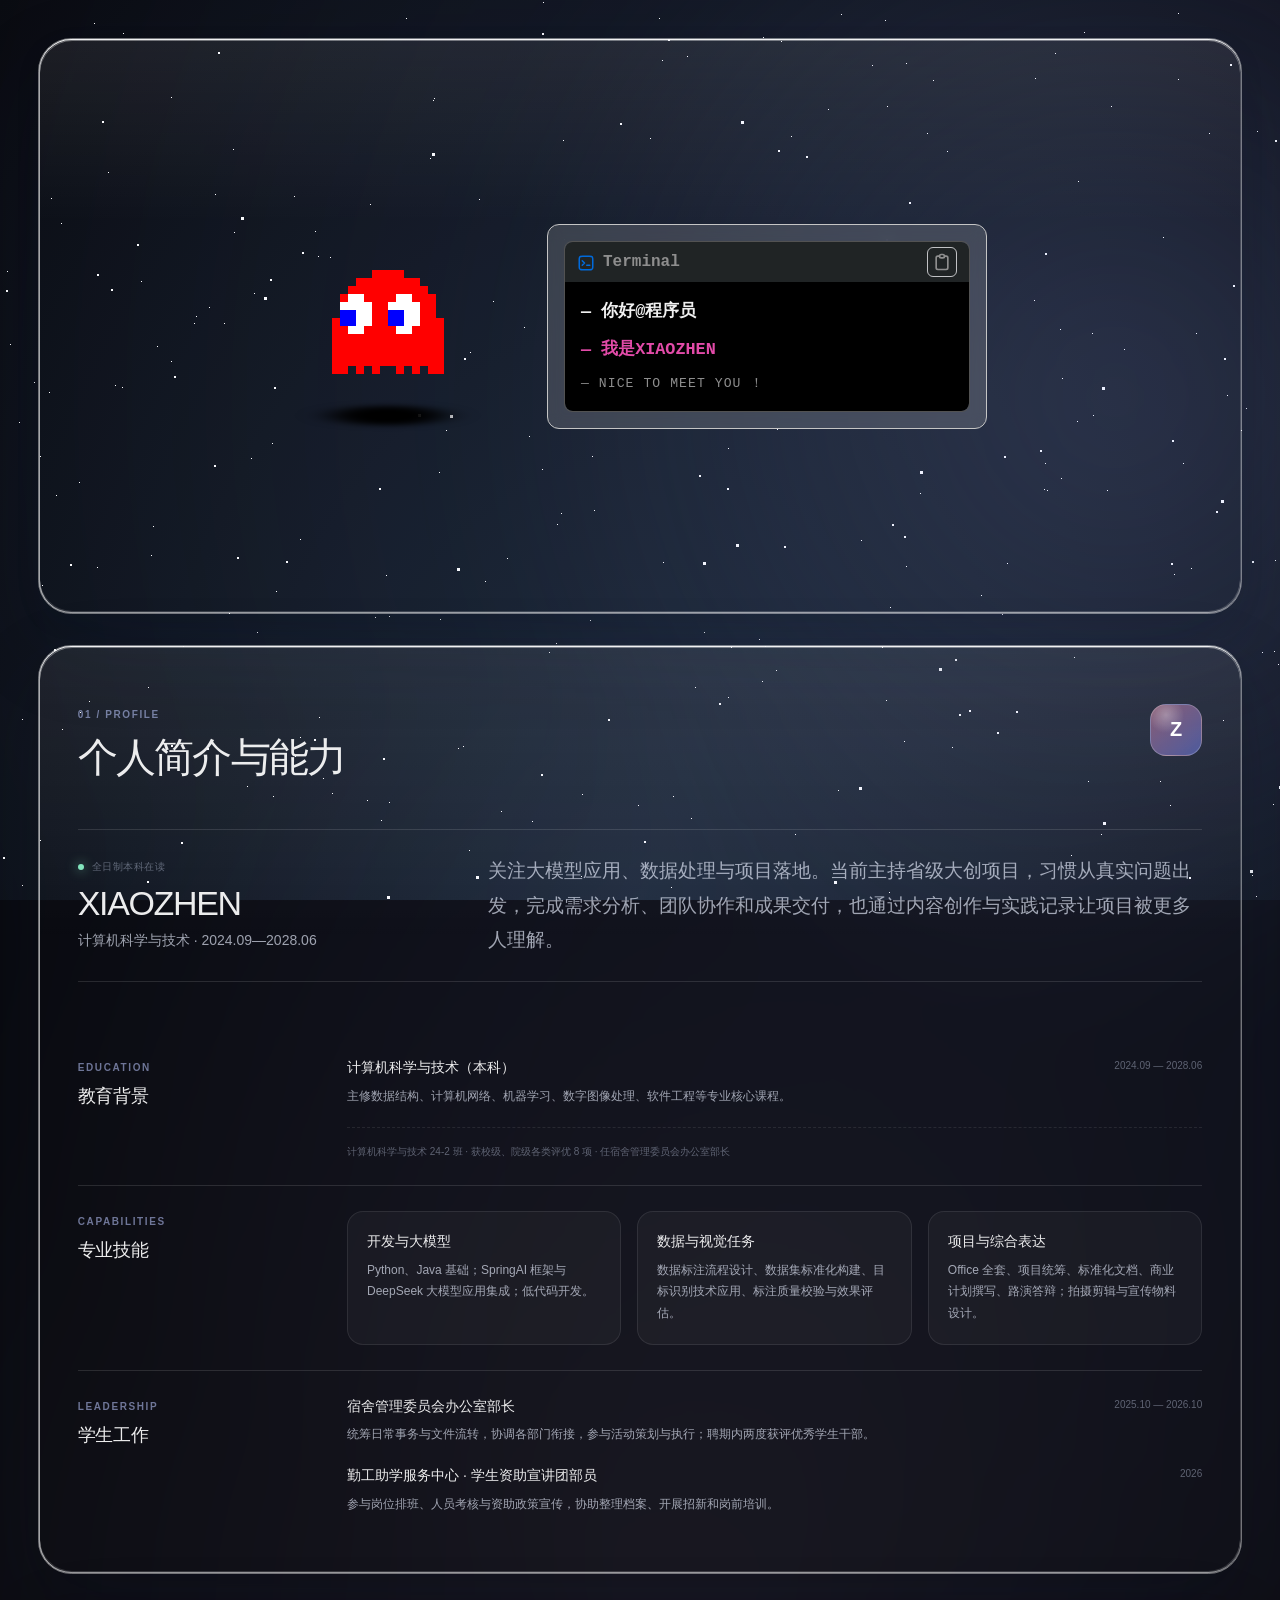
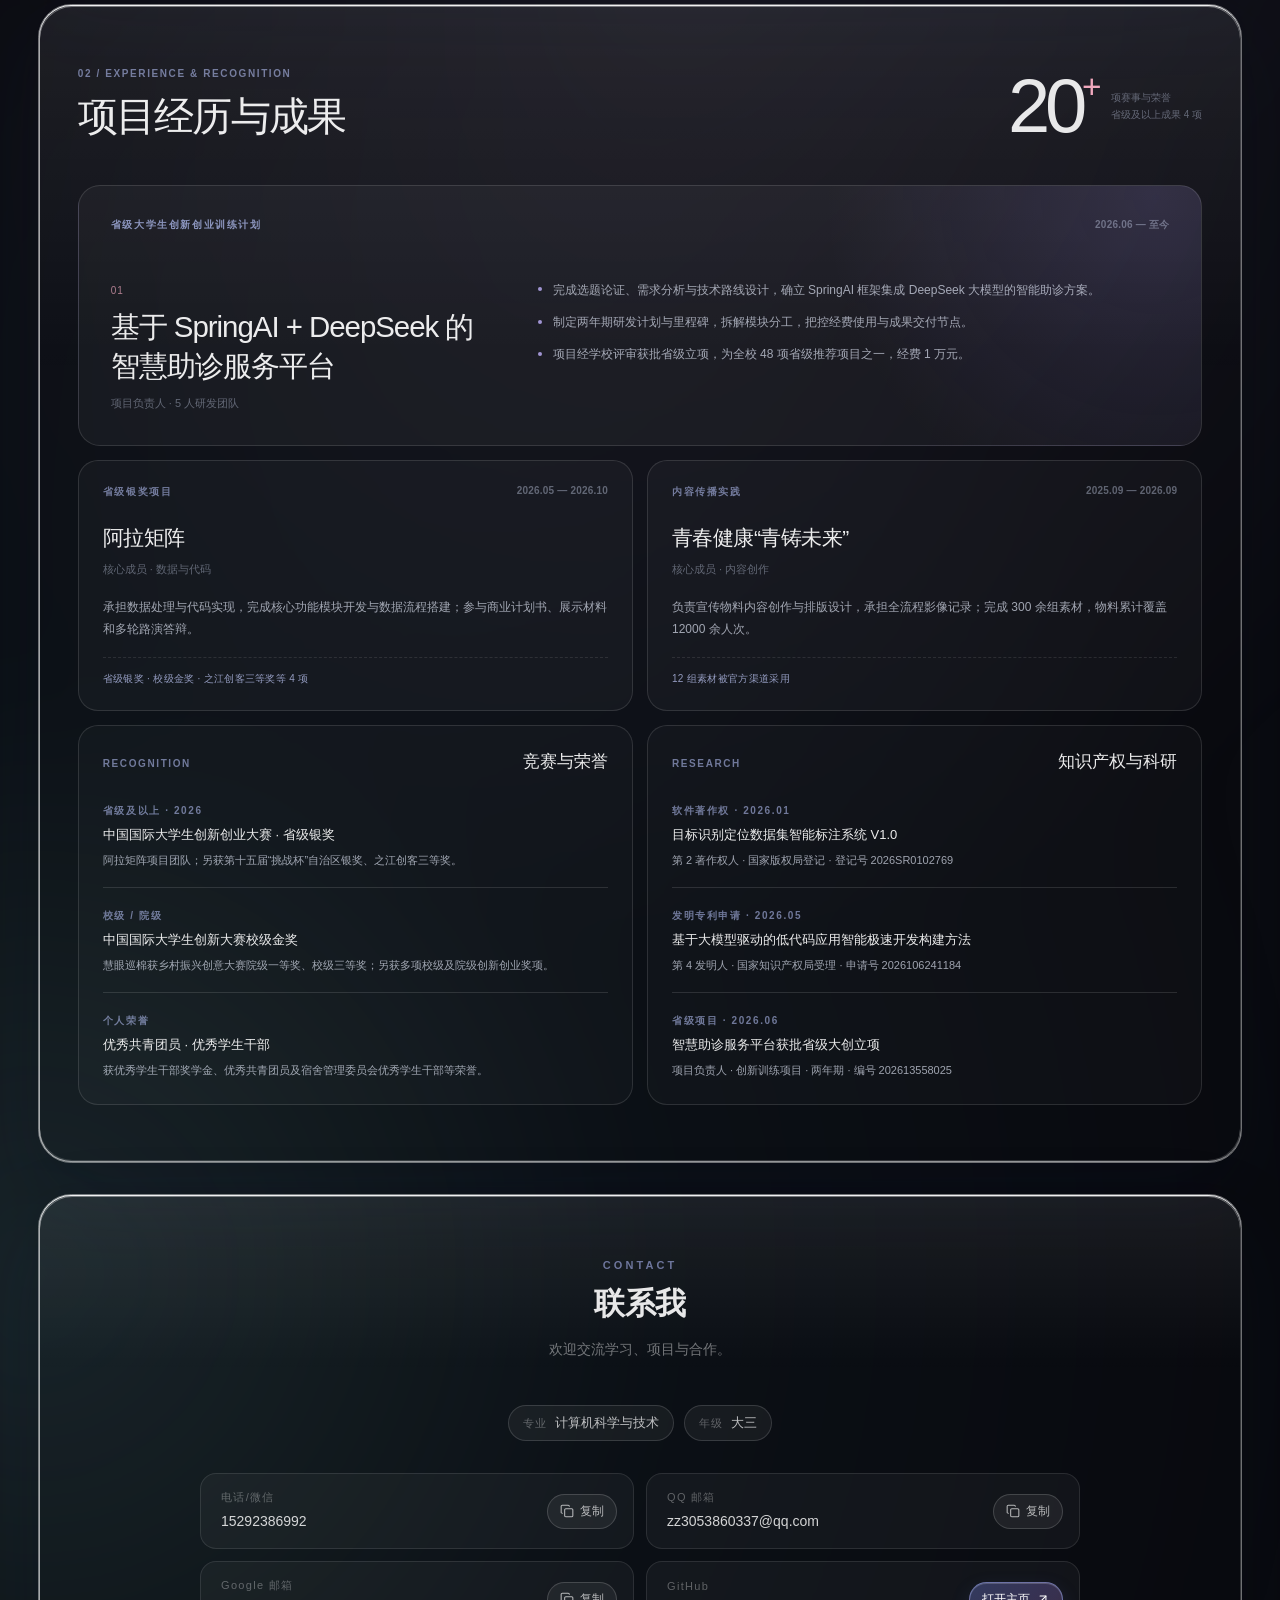
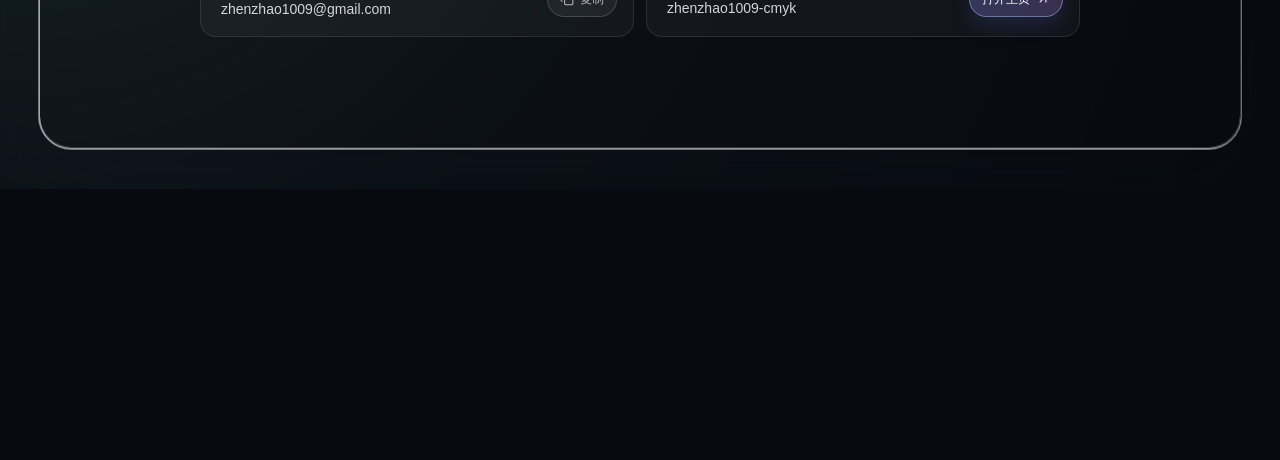
==== commit cd8ca28a: "feat-resume-sections" ====
--- a/home.html
+++ b/home.html
@@ -10,6 +10,7 @@
   <link rel="stylesheet" href="css/home.css" />
   <link rel="stylesheet" href="css/loader.css" />
   <link rel="stylesheet" href="css/terminal.css" />
+  <link rel="stylesheet" href="css/resume-content.css" />
   <script defer src="js/home.js"></script>
 </head>
 <body>
@@ -93,6 +94,179 @@
       </div>
     </section>
 
+    <section class="glass-card glass-card--empty glass-card--resume-one" aria-label="个人简介、教育背景与专业技能">
+      <div class="resume-one">
+        <header class="resume-heading">
+          <div>
+            <span class="resume-eyebrow">01 / PROFILE</span>
+            <h2>个人简介与能力</h2>
+          </div>
+          <span class="resume-mark" aria-hidden="true">Z</span>
+        </header>
+
+        <div class="resume-intro">
+          <div class="resume-identity">
+            <p class="resume-status"><span></span> 全日制本科在读</p>
+            <h3>XIAOZHEN</h3>
+            
+            <p>计算机科学与技术 · 2024.09—2028.06</p>
+          </div>
+          <p class="resume-summary">关注大模型应用、数据处理与项目落地。当前主持省级大创项目，习惯从真实问题出发，完成需求分析、团队协作和成果交付，也通过内容创作与实践记录让项目被更多人理解。</p>
+        </div>
+
+        <div class="resume-block">
+          <div class="block-label">
+            <span>EDUCATION</span>
+            <h3>教育背景</h3>
+          </div>
+          <div class="block-content">
+            <div class="resume-line">
+              <div>
+                <h4>计算机科学与技术（本科）</h4>
+                <p>主修数据结构、计算机网络、机器学习、数字图像处理、软件工程等专业核心课程。</p>
+              </div>
+              <time>2024.09 — 2028.06</time>
+            </div>
+            <p class="resume-note">计算机科学与技术 24-2 班 · 获校级、院级各类评优 8 项 · 任宿舍管理委员会办公室部长</p>
+          </div>
+        </div>
+
+        <div class="resume-block">
+          <div class="block-label">
+            <span>CAPABILITIES</span>
+            <h3>专业技能</h3>
+          </div>
+          <div class="block-content skill-list">
+            <div>
+              <h4>开发与大模型</h4>
+              <p>Python、Java 基础；SpringAI 框架与 DeepSeek 大模型应用集成；低代码开发。</p>
+            </div>
+            <div>
+              <h4>数据与视觉任务</h4>
+              <p>数据标注流程设计、数据集标准化构建、目标识别技术应用、标注质量校验与效果评估。</p>
+            </div>
+            <div>
+              <h4>项目与综合表达</h4>
+              <p>Office 全套、项目统筹、标准化文档、商业计划撰写、路演答辩；拍摄剪辑与宣传物料设计。</p>
+            </div>
+          </div>
+        </div>
+
+        <div class="resume-block">
+          <div class="block-label">
+            <span>LEADERSHIP</span>
+            <h3>学生工作</h3>
+          </div>
+          <div class="block-content">
+            <div class="resume-line">
+              <div>
+                <h4>宿舍管理委员会办公室部长</h4>
+                <p>统筹日常事务与文件流转，协调各部门衔接，参与活动策划与执行；聘期内两度获评优秀学生干部。</p>
+              </div>
+              <time>2025.10 — 2026.10</time>
+            </div>
+            <div class="resume-line">
+              <div>
+                <h4>勤工助学服务中心 · 学生资助宣讲团部员</h4>
+                <p>参与岗位排班、人员考核与资助政策宣传，协助整理档案、开展招新和岗前培训。</p>
+              </div>
+              <time>2026</time>
+            </div>
+          </div>
+        </div>
+      </div>
+    </section>
+
+    <section class="glass-card glass-card--empty glass-card--resume-two" aria-label="项目经历、科研成果与竞赛获奖">
+      <div class="resume-two">
+        <header class="resume-heading resume-heading--compact">
+          <div>
+            <span class="resume-eyebrow">02 / EXPERIENCE &amp; RECOGNITION</span>
+            <h2>项目经历与成果</h2>
+          </div>
+          <div class="resume-stat" aria-label="主要成果">
+            <strong>20<sup>+</sup></strong>
+            <span>项赛事与荣誉<br />省级及以上成果 4 项</span>
+          </div>
+        </header>
+
+        <article class="resume-feature">
+          <div class="resume-feature-meta">
+            <span>省级大学生创新创业训练计划</span>
+            <time>2026.06 — 至今</time>
+          </div>
+          <div class="resume-feature-main">
+            <div>
+              <span class="resume-index">01</span>
+              <h3>基于 SpringAI + DeepSeek 的智慧助诊服务平台</h3>
+              <p class="resume-role">项目负责人 · 5 人研发团队</p>
+            </div>
+            <ul>
+              <li>完成选题论证、需求分析与技术路线设计，确立 SpringAI 框架集成 DeepSeek 大模型的智能助诊方案。</li>
+              <li>制定两年期研发计划与里程碑，拆解模块分工，把控经费使用与成果交付节点。</li>
+              <li>项目经学校评审获批省级立项，为全校 48 项省级推荐项目之一，经费 1 万元。</li>
+            </ul>
+          </div>
+        </article>
+
+        <div class="resume-project-pair">
+          <article>
+            <div class="resume-project-head"><span>省级银奖项目</span><time>2026.05 — 2026.10</time></div>
+            <h3>阿拉矩阵</h3>
+            <p class="resume-role">核心成员 · 数据与代码</p>
+            <p>承担数据处理与代码实现，完成核心功能模块开发与数据流程搭建；参与商业计划书、展示材料和多轮路演答辩。</p>
+            <p class="resume-result">省级银奖 · 校级金奖 · 之江创客三等奖等 4 项</p>
+          </article>
+          <article>
+            <div class="resume-project-head"><span>内容传播实践</span><time>2025.09 — 2026.09</time></div>
+            <h3>青春健康“青铸未来”</h3>
+            <p class="resume-role">核心成员 · 内容创作</p>
+            <p>负责宣传物料内容创作与排版设计，承担全流程影像记录；完成 300 余组素材，物料累计覆盖 12000 余人次。</p>
+            <p class="resume-result">12 组素材被官方渠道采用</p>
+          </article>
+        </div>
+
+        <div class="resume-awards">
+          <div class="award-column">
+            <div class="award-column-title"><span>RECOGNITION</span><h3>竞赛与荣誉</h3></div>
+            <div class="award-entry">
+              <span>省级及以上 · 2026</span>
+              <h4>中国国际大学生创新创业大赛 · 省级银奖</h4>
+              <p>阿拉矩阵项目团队；另获第十五届“挑战杯”自治区银奖、之江创客三等奖。</p>
+            </div>
+            <div class="award-entry">
+              <span>校级 / 院级</span>
+              <h4>中国国际大学生创新大赛校级金奖</h4>
+              <p>慧眼巡棉获乡村振兴创意大赛院级一等奖、校级三等奖；另获多项校级及院级创新创业奖项。</p>
+            </div>
+            <div class="award-entry">
+              <span>个人荣誉</span>
+              <h4>优秀共青团员 · 优秀学生干部</h4>
+              <p>获优秀学生干部奖学金、优秀共青团员及宿舍管理委员会优秀学生干部等荣誉。</p>
+            </div>
+          </div>
+          <div class="award-column">
+            <div class="award-column-title"><span>RESEARCH</span><h3>知识产权与科研</h3></div>
+            <div class="award-entry">
+              <span>软件著作权 · 2026.01</span>
+              <h4>目标识别定位数据集智能标注系统 V1.0</h4>
+              <p>第 2 著作权人 · 国家版权局登记 · 登记号 2026SR0102769</p>
+            </div>
+            <div class="award-entry">
+              <span>发明专利申请 · 2026.05</span>
+              <h4>基于大模型驱动的低代码应用智能极速开发构建方法</h4>
+              <p>第 4 发明人 · 国家知识产权局受理 · 申请号 2026106241184</p>
+            </div>
+            <div class="award-entry">
+              <span>省级项目 · 2026.06</span>
+              <h4>智慧助诊服务平台获批省级大创立项</h4>
+              <p>项目负责人 · 创新训练项目 · 两年期 · 编号 202613558025</p>
+            </div>
+          </div>
+        </div>
+      </div>
+    </section>
+
     <section class="glass-card glass-card--contact" aria-label="联系信息">
       <div class="card-content" aria-label="内容区">
         <div class="content-heading">
--- a/css/home.css
+++ b/css/home.css
@@ -12,12 +12,14 @@
 
 html {
   min-height: 100%;
+  overflow-x: hidden;
   background: #090a0f;
 }
 
 body {
   margin: 0;
   min-width: 320px;
+  overflow-x: hidden;
   font-family: Poppins, "Segoe UI", "Microsoft YaHei", sans-serif;
 }
 
@@ -74,6 +76,11 @@
   flex: 0 0 auto;
 }
 
+.glass-card--empty {
+  flex: 0 0 auto;
+  min-height: clamp(280px, 40vh, 480px);
+}
+
 .glass-card::before {
   position: absolute;
   inset: 0;
@@ -98,7 +105,6 @@
 .showcase {
   position: relative;
   display: flex;
-  min-height: 100%;
   align-items: center;
   justify-content: center;
   gap: clamp(24px, 5vw, 96px);
@@ -293,6 +299,7 @@
   .glass-card {
     background: transparent;
   }
+
 }
 
 @keyframes ambient-drift {
--- a/css/resume-content.css
+++ b/css/resume-content.css
@@ -0,0 +1,545 @@
+:root {
+  --resume-text: rgba(255, 255, 255, 0.92);
+  --resume-copy: rgba(234, 240, 255, 0.66);
+  --resume-faint: rgba(211, 220, 245, 0.4);
+  --resume-line: rgba(255, 255, 255, 0.12);
+  --resume-blue: #aab9ff;
+  --resume-pink: #f0a8bd;
+}
+
+.glass-card--resume-one,
+.glass-card--resume-two {
+  min-height: 0;
+}
+
+.resume-one,
+.resume-two {
+  position: relative;
+  z-index: 1;
+  padding: clamp(30px, 4.5vw, 62px) var(--page-gutter);
+}
+
+.resume-heading {
+  display: flex;
+  margin-bottom: clamp(28px, 4vw, 48px);
+  align-items: flex-start;
+  justify-content: space-between;
+  gap: 30px;
+}
+
+.resume-eyebrow,
+.block-label > span,
+.award-column-title > span,
+.resume-feature-meta,
+.resume-project-head,
+.award-entry > span {
+  color: rgba(187, 200, 255, 0.56);
+  font-size: 10px;
+  font-weight: 600;
+  letter-spacing: 0.16em;
+}
+
+.resume-heading h2 {
+  margin: 12px 0 0;
+  color: var(--resume-text);
+  font-size: clamp(28px, 3.1vw, 43px);
+  font-weight: 500;
+  line-height: 1.2;
+  letter-spacing: -0.045em;
+}
+
+.resume-mark {
+  display: grid;
+  width: 52px;
+  height: 52px;
+  flex: 0 0 auto;
+  place-items: center;
+  border: 1px solid rgba(255, 255, 255, 0.22);
+  border-radius: 16px;
+  background:
+    radial-gradient(circle at 30% 20%, rgba(255, 255, 255, 0.3), transparent 34%),
+    linear-gradient(140deg, rgba(227, 135, 164, 0.52), rgba(104, 122, 222, 0.6));
+  color: #fff;
+  font-size: 20px;
+  font-weight: 600;
+}
+
+.resume-intro {
+  display: grid;
+  margin-bottom: clamp(30px, 4vw, 50px);
+  padding: 24px 0;
+  grid-template-columns: minmax(230px, 0.7fr) minmax(0, 1.5fr);
+  align-items: center;
+  gap: clamp(30px, 6vw, 88px);
+  border-top: 1px solid var(--resume-line);
+  border-bottom: 1px solid var(--resume-line);
+}
+
+.resume-status {
+  display: flex;
+  margin: 0 0 10px;
+  align-items: center;
+  gap: 8px;
+  color: var(--resume-faint);
+  font-size: 10px;
+  letter-spacing: 0.05em;
+}
+
+.resume-status span {
+  width: 6px;
+  height: 6px;
+  border-radius: 50%;
+  background: #83e5bd;
+  box-shadow: 0 0 12px rgba(131, 229, 189, 0.8);
+}
+
+.resume-identity h3 {
+  margin: 0;
+  color: var(--resume-text);
+  font-size: 34px;
+  font-weight: 500;
+  letter-spacing: -0.04em;
+}
+
+.resume-identity p:not(.resume-status) {
+  margin: 6px 0 0;
+  color: var(--resume-copy);
+  font-size: 14px;
+  line-height: 1.65;
+}
+
+.resume-summary {
+  max-width: 730px;
+  margin: 0;
+  color: var(--resume-copy);
+  font-size: clamp(17px, 1.45vw, 20px);
+  line-height: 1.85;
+}
+
+.resume-block {
+  display: grid;
+  padding: 25px 0;
+  grid-template-columns: minmax(150px, 0.48fr) minmax(0, 2fr);
+  gap: clamp(24px, 5vw, 72px);
+  border-bottom: 1px solid var(--resume-line);
+}
+
+.resume-block:last-child {
+  padding-bottom: 0;
+  border-bottom: 0;
+}
+
+.block-label h3 {
+  margin: 9px 0 0;
+  color: var(--resume-text);
+  font-size: 18px;
+  font-weight: 500;
+  letter-spacing: -0.02em;
+}
+
+.block-content {
+  display: grid;
+  gap: 19px;
+}
+
+.resume-line {
+  display: grid;
+  grid-template-columns: minmax(0, 1fr) auto;
+  align-items: start;
+  gap: 26px;
+}
+
+.resume-line h4,
+.skill-list h4 {
+  margin: 0 0 7px;
+  color: var(--resume-text);
+  font-size: 14px;
+  font-weight: 500;
+  line-height: 1.55;
+}
+
+.resume-line p,
+.skill-list p {
+  margin: 0;
+  color: var(--resume-copy);
+  font-size: 12px;
+  line-height: 1.8;
+}
+
+.resume-line time {
+  color: var(--resume-faint);
+  font-size: 10px;
+  line-height: 1.7;
+  white-space: nowrap;
+}
+
+.resume-note {
+  margin: 0;
+  padding-top: 15px;
+  border-top: 1px dashed rgba(255, 255, 255, 0.09);
+  color: var(--resume-faint);
+  font-size: 10px;
+  line-height: 1.75;
+}
+
+.skill-list {
+  grid-template-columns: repeat(3, minmax(0, 1fr));
+  gap: 16px;
+}
+
+.skill-list > div {
+  padding: 19px;
+  border: 1px solid rgba(255, 255, 255, 0.09);
+  border-radius: 16px;
+  background: rgba(255, 255, 255, 0.035);
+}
+
+.resume-heading--compact {
+  margin-bottom: clamp(28px, 3.5vw, 44px);
+  align-items: flex-end;
+}
+
+.resume-stat {
+  display: flex;
+  align-items: center;
+  gap: 15px;
+}
+
+.resume-stat strong {
+  color: rgba(255, 255, 255, 0.9);
+  font-size: clamp(46px, 6vw, 76px);
+  font-weight: 400;
+  line-height: 0.9;
+  letter-spacing: -0.07em;
+}
+
+.resume-stat sup {
+  color: var(--resume-pink);
+  font-size: 0.44em;
+  vertical-align: top;
+}
+
+.resume-stat span {
+  color: var(--resume-faint);
+  font-size: 10px;
+  line-height: 1.7;
+}
+
+.resume-feature {
+  padding: clamp(22px, 3vw, 32px);
+  border: 1px solid var(--resume-line);
+  border-radius: 22px;
+  background:
+    radial-gradient(circle at 96% 5%, rgba(165, 143, 255, 0.14), transparent 30%),
+    rgba(255, 255, 255, 0.04);
+}
+
+.resume-feature-meta,
+.resume-project-head {
+  display: flex;
+  align-items: flex-start;
+  justify-content: space-between;
+  gap: 16px;
+}
+
+.resume-feature-meta {
+  color: rgba(187, 200, 255, 0.7);
+}
+
+.resume-feature-meta time,
+.resume-project-head time {
+  color: var(--resume-faint);
+  letter-spacing: 0.02em;
+  white-space: nowrap;
+}
+
+.resume-feature-main {
+  display: grid;
+  margin-top: clamp(28px, 4vw, 48px);
+  grid-template-columns: minmax(230px, 0.75fr) minmax(0, 1.25fr);
+  gap: clamp(24px, 4vw, 48px);
+}
+
+.resume-index {
+  color: rgba(240, 168, 189, 0.7);
+  font-size: 10px;
+  letter-spacing: 0.1em;
+}
+
+.resume-feature-main h3 {
+  margin: 9px 0 0;
+  color: var(--resume-text);
+  font-size: clamp(22px, 2.3vw, 32px);
+  font-weight: 500;
+  line-height: 1.35;
+  letter-spacing: -0.035em;
+}
+
+.resume-role {
+  margin: 9px 0 0;
+  color: var(--resume-faint);
+  font-size: 11px;
+  line-height: 1.6;
+}
+
+.resume-feature ul {
+  display: grid;
+  margin: 0;
+  padding: 0;
+  align-content: start;
+  gap: 11px;
+  list-style: none;
+}
+
+.resume-feature li {
+  position: relative;
+  padding-left: 15px;
+  color: var(--resume-copy);
+  font-size: 12px;
+  line-height: 1.78;
+}
+
+.resume-feature li::before {
+  position: absolute;
+  top: 0.65em;
+  left: 0;
+  width: 4px;
+  height: 4px;
+  border-radius: 50%;
+  background: rgba(194, 179, 255, 0.8);
+  content: "";
+}
+
+.resume-project-pair {
+  display: grid;
+  margin-top: 14px;
+  grid-template-columns: repeat(2, minmax(0, 1fr));
+  gap: 14px;
+}
+
+.resume-project-pair article {
+  padding: 24px;
+  border: 1px solid var(--resume-line);
+  border-radius: 20px;
+  background: rgba(255, 255, 255, 0.03);
+}
+
+.resume-project-pair h3 {
+  margin: 25px 0 0;
+  color: var(--resume-text);
+  font-size: 21px;
+  font-weight: 500;
+  letter-spacing: -0.025em;
+}
+
+.resume-project-pair article > p:not(.resume-role):not(.resume-result) {
+  margin: 19px 0 0;
+  color: var(--resume-copy);
+  font-size: 12px;
+  line-height: 1.8;
+}
+
+.resume-project-pair .resume-result {
+  margin: 16px 0 0;
+  padding-top: 14px;
+  border-top: 1px dashed rgba(255, 255, 255, 0.1);
+  color: rgba(197, 207, 255, 0.72);
+  font-size: 10px;
+  letter-spacing: 0.03em;
+}
+
+.resume-awards {
+  display: grid;
+  margin-top: 14px;
+  grid-template-columns: repeat(2, minmax(0, 1fr));
+  gap: 14px;
+}
+
+.award-column {
+  padding: 24px;
+  border: 1px solid var(--resume-line);
+  border-radius: 20px;
+  background: rgba(255, 255, 255, 0.025);
+}
+
+.award-column-title {
+  display: flex;
+  margin-bottom: 10px;
+  align-items: baseline;
+  justify-content: space-between;
+  gap: 16px;
+}
+
+.award-column-title h3 {
+  margin: 0;
+  color: var(--resume-text);
+  font-size: 17px;
+  font-weight: 500;
+}
+
+.award-entry {
+  padding: 17px 0;
+  border-bottom: 1px solid var(--resume-line);
+}
+
+.award-entry:last-child {
+  padding-bottom: 0;
+  border-bottom: 0;
+}
+
+.award-entry h4 {
+  margin: 7px 0 6px;
+  color: var(--resume-text);
+  font-size: 13px;
+  font-weight: 500;
+  line-height: 1.55;
+}
+
+.award-entry p {
+  margin: 0;
+  color: var(--resume-copy);
+  font-size: 11px;
+  line-height: 1.72;
+}
+
+@media (max-width: 860px) {
+  .resume-intro {
+    grid-template-columns: minmax(190px, 0.62fr) minmax(0, 1fr);
+    gap: 28px;
+  }
+
+  .skill-list {
+    grid-template-columns: minmax(0, 1fr);
+  }
+
+  .resume-feature-main {
+    grid-template-columns: minmax(0, 1fr);
+  }
+}
+
+@media (max-width: 640px) {
+  .resume-one,
+  .resume-two {
+    padding: 28px 18px 34px;
+  }
+
+  .resume-heading {
+    margin-bottom: 25px;
+  }
+
+  .resume-heading h2 {
+    font-size: 27px;
+  }
+
+  .resume-mark {
+    width: 42px;
+    height: 42px;
+    border-radius: 13px;
+  }
+
+  .resume-intro {
+    margin-bottom: 26px;
+    padding: 20px 0;
+    grid-template-columns: minmax(0, 1fr);
+    gap: 22px;
+  }
+
+  .resume-identity h3 {
+    font-size: 30px;
+  }
+
+  .resume-summary {
+    font-size: 16px;
+    line-height: 1.8;
+  }
+
+  .resume-block {
+    padding: 22px 0;
+    grid-template-columns: minmax(0, 1fr);
+    gap: 16px;
+  }
+
+  .block-label {
+    display: flex;
+    align-items: baseline;
+    justify-content: space-between;
+    gap: 16px;
+  }
+
+  .block-label h3 {
+    margin-top: 0;
+  }
+
+  .resume-line {
+    grid-template-columns: minmax(0, 1fr);
+    gap: 7px;
+  }
+
+  .resume-line time {
+    grid-row: 1;
+    font-size: 9px;
+  }
+
+  .skill-list > div,
+  .resume-project-pair article,
+  .award-column {
+    padding: 19px;
+    border-radius: 16px;
+  }
+
+  .resume-heading--compact {
+    align-items: flex-start;
+    flex-wrap: wrap;
+    gap: 18px;
+  }
+
+  .resume-stat {
+    gap: 9px;
+  }
+
+  .resume-heading--compact .resume-stat {
+    width: 100%;
+    justify-content: flex-end;
+  }
+
+  .resume-stat strong {
+    font-size: 48px;
+  }
+
+  .resume-stat span {
+    font-size: 9px;
+  }
+
+  .resume-feature {
+    padding: 20px;
+    border-radius: 18px;
+  }
+
+  .resume-feature-main {
+    margin-top: 26px;
+    gap: 20px;
+  }
+
+  .resume-project-pair,
+  .resume-awards {
+    grid-template-columns: minmax(0, 1fr);
+  }
+
+  .resume-project-head {
+    flex-wrap: wrap;
+    gap: 7px;
+  }
+
+  .resume-feature-meta {
+    flex-wrap: wrap;
+    gap: 7px;
+  }
+
+  .resume-project-pair h3 {
+    margin-top: 20px;
+  }
+
+  .award-column-title {
+    align-items: flex-start;
+  }
+}
